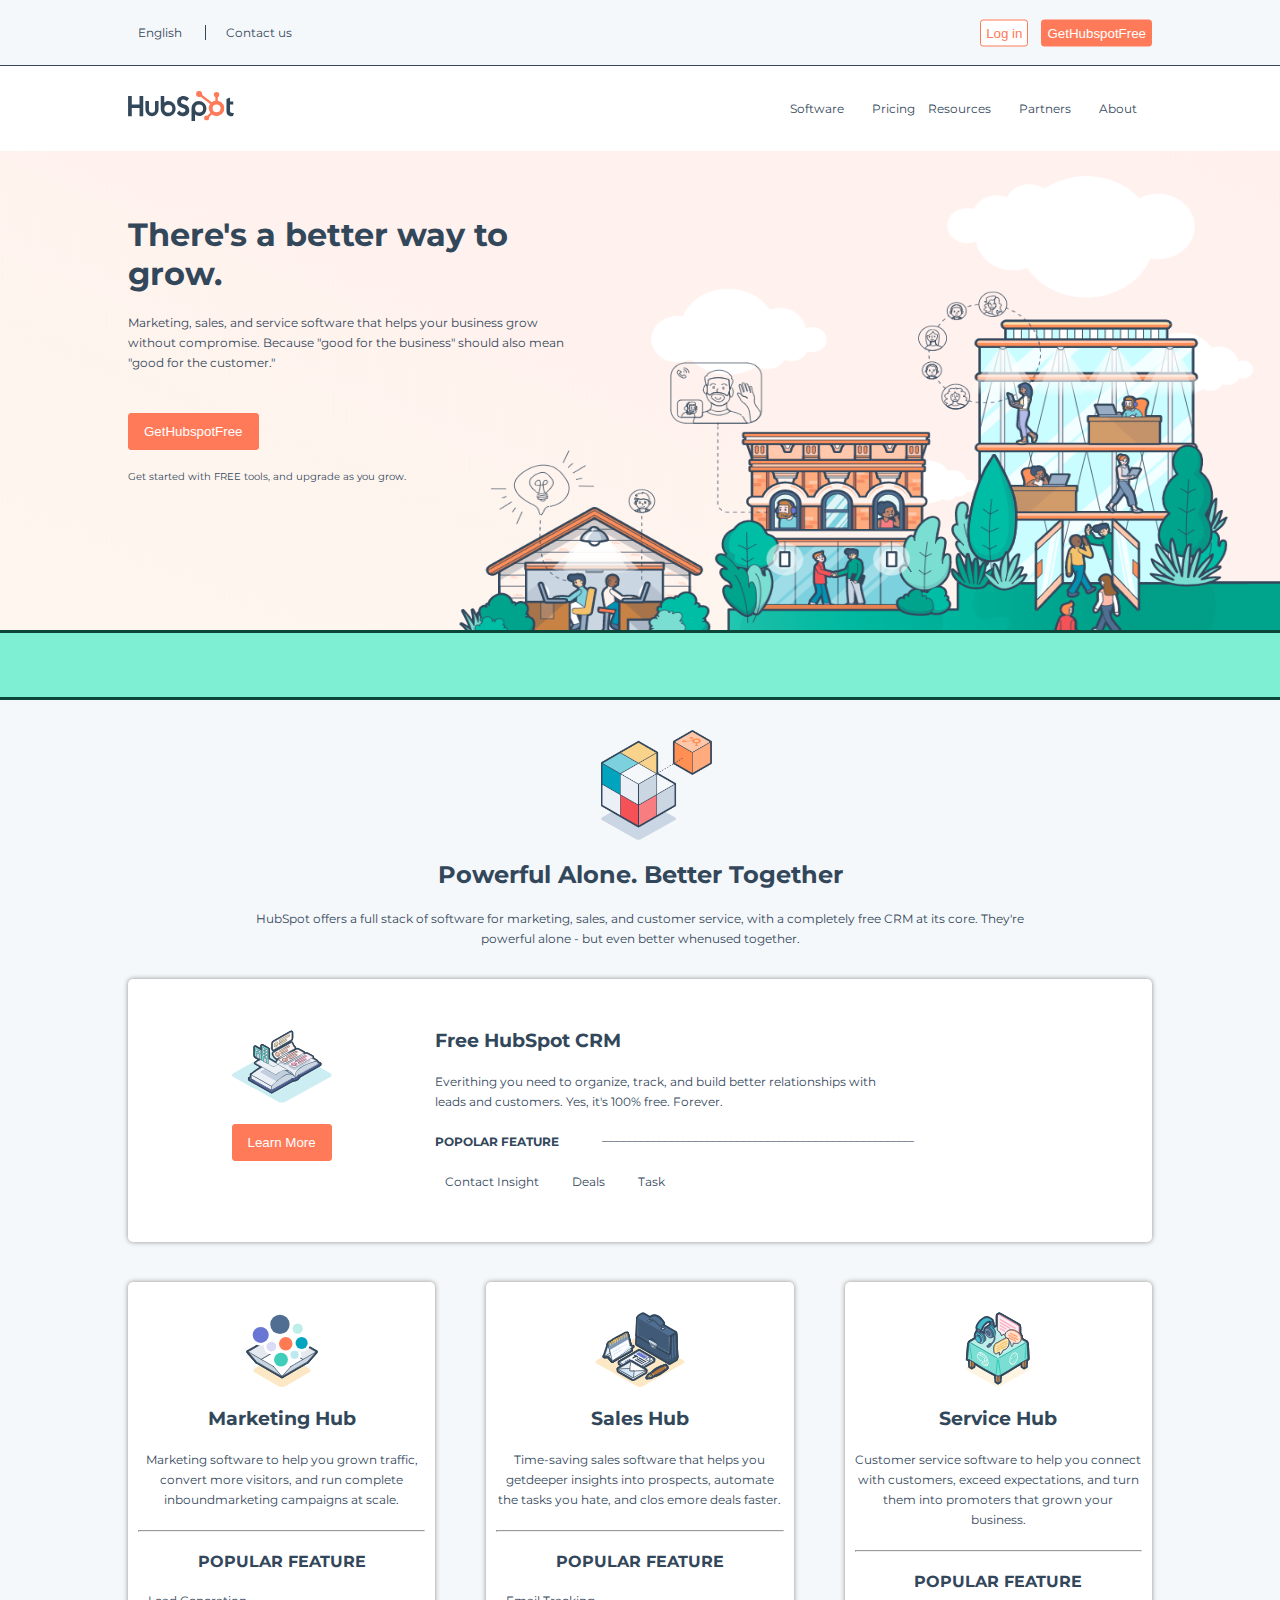
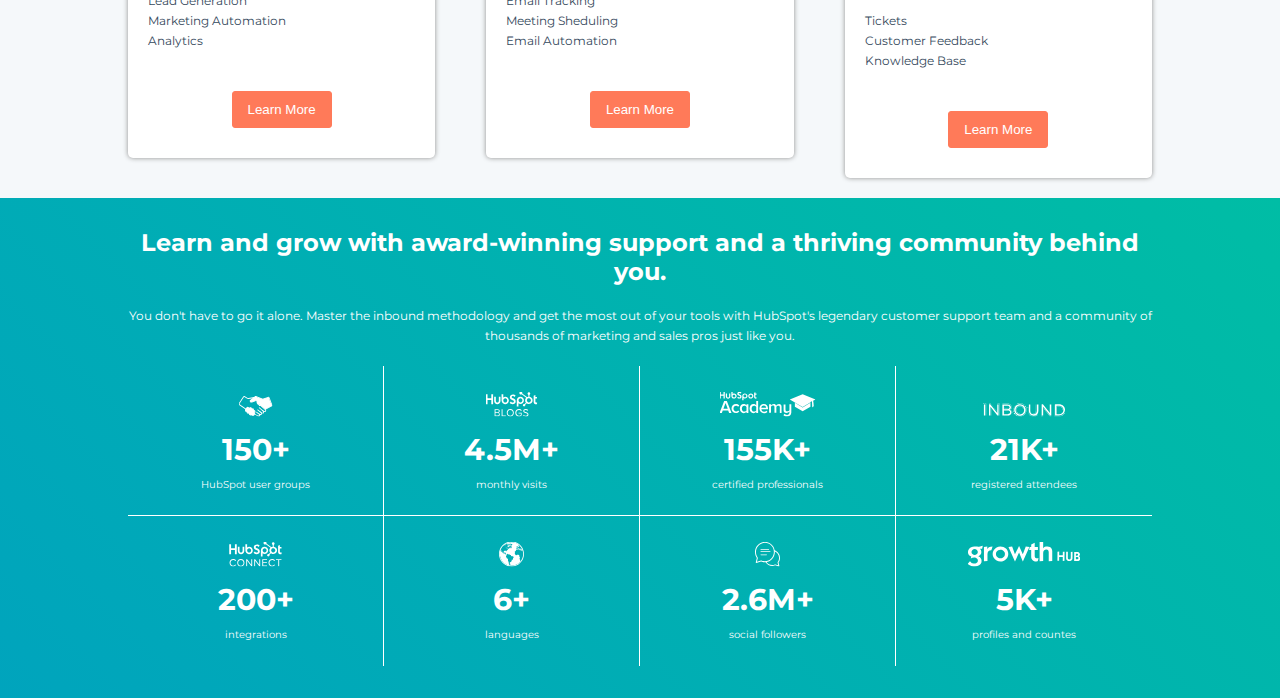
==== index.html @ 88ae6e99 "tab" ====
<!DOCTYPE html>
<html lang="it" dir="ltr">
<head>
  <meta charset="utf-8">
  <title>zuingo88-hubspot</title>
  <link rel="stylesheet" href="css/main.css">
  <link rel="preconnect" href="https://fonts.gstatic.com">
  <link href="https://fonts.googleapis.com/css2?family=Montserrat:wght@400;700&display=swap" rel="stylesheet">
  <link rel="stylesheet" href="https://cdnjs.cloudflare.com/ajax/libs/font-awesome/5.15.2/css/all.min.css" integrity="sha512-HK5fgLBL+xu6dm/Ii3z4xhlSUyZgTT9tuc/hSrtw6uzJOvgRr2a9jyxxT1ely+B+xFAmJKVSTbpM/CuL7qxO8w==" crossorigin="anonymous" />
</head>
<body>

  <!-- HEADER -->
  <header>

    <!-- top-top-bar -->
    <div class="top-top-bar padding-ten">

      <div id="lingua" class="in-bl">

        <span>
          <i class="fas fa-globe-europe"></i><span>English</span><a href="#"><i class="fas fa-chevron-down"></i></a>
        </span>

        <span>
          <span><a href="#">Contact us</a></span>
        </span>

      </div>

      <div id="log" class="in-bl">

        <span><a href="#"><i class="fas fa-search"></i></a></span>
        <span><button id="login" type="button">Log in</button></span>
        <span><button type="button">GetHubspotFree</button></span>

      </div>

    </div>

    <!-- header-nav-bar -->
    <nav class="padding-ten">

      <span>
        <a title="Vai alla Home"href="#"><img src="img/logo.svg" alt="logo hubspot"></a>
      </span>

      <div id="header-nav-bar" class="in-bl">

        <ul>

          <li>
            <a href="#">Software <span><i class="fas fa-chevron-down"></i></span></a>
          </li>

          <li>
            <a href="#">Pricing</a>
          </li>

          <li>
            <a href="#">Resources <span><i class="fas fa-chevron-down"></i></span></a>
          </li>

          <li>
            <a href="#">Partners <span><i class="fas fa-chevron-down"></i></span></a>
          </li>

          <li>
            <a href="#">About <span><i class="fas fa-chevron-down"></i></span></a>
          </li>

        </ul>

      </div>

    </nav>

    <!-- jumbotron -->
    <div class="jumbotron-container">

      <div id="jumbotron">

        <div class="jumbo-title-container in-bl padding-ten">

          <div id="title">
            <h1>There's a better way to grow.</h1>
          </div>

          <p class="p-normal">
            Marketing, sales, and service software that helps your business grow without compromise. Because "good for the business" should also mean "good for the customer."
          </p>

          <button class="big" type="button"">GetHubspotFree</button>

          <p class="p-small">Get started with FREE tools, and upgrade as you grow.</p>

        </div>

      </div>

      <div id="green-bar"></div>

    </div>

  </header>

  <!-- MAIN -->
  <main>

    <!-- section presentazione -->
    <section id="presentazione">

      <div id="presentazione-container">

        <div id="presentazione-image" class=""></div>

        <h2>powerful alone. better together</h2>

        <p class="p-normal">
          HubSpot offers a full stack of software for marketing, sales, and customer service, with a completely free CRM at its core. They're powerful alone - but even better whenused together.
        </p>
      </div>

    </section>

    <!-- section spiegazione -->
    <section id="spiegazione">

      <div id="spiegazione-container" class="padding-ten">

        <!-- primo blocco orizzontale -->
        <div id="blocco-orizzontale" class="row">

          <div class="orizzontale-sx">

            <div class="small-img"></div>

            <button class="big" type="button">Learn More</button>

          </div>

          <div class="orizzontale-dx">

            <h3>free hubSpot CRM</h3>

            <p id="p-orizzontale" class="p-normal">
              Everithing you need to organize, track, and build better relationships with leads and customers. Yes, it's 100% free. Forever.
            </p>

            <p class="p-normal">
              <span class="popular-feature">popolar feature</span>
              <span class="line">____________________________________________________</span>
            </p>

            <ul class="main-list p-normal">

              <li>
                <i class="fas fa-check-circle"></i>contact insight
              </li>

              <li>
                <i class="fas fa-check-circle"></i>deals
              </li>

              <li>
                <i class="fas fa-check-circle"></i>task
              </li>

            </ul>

          </div>

        </div>

      </div>

      <!-- tre blocchi verticali -->
      <div id="blocchi-verticali" class="row padding-ten">

        <div id="blocco-uno" class="verticale">

          <div class="small-img"></div>

          <h3>marketing hub</h3>

          <p class="p-normal">
            Marketing software to help you grown traffic, convert more visitors, and run complete inboundmarketing campaigns at scale.
          </p>

          <hr>

          <span class="popular-feature">popular feature</span>

          <ul class="main-list p-normal">

            <li>
              <i class="fas fa-check-circle"></i>lead generation
            </li>

            <li>
              <i class="fas fa-check-circle"></i>marketing automation
            </li>

            <li>
              <i class="fas fa-check-circle"></i>analytics
            </li>

          </ul>

          <button class="big" type="button">Learn More</button>

        </div>

        <div id="blocco-due" class="verticale">

          <div class="small-img"></div>

          <h3>sales hub</h3>

          <p class="p-normal">
            Time-saving sales software that helps you getdeeper insights into prospects, automate the tasks you hate, and clos emore deals faster.
          </p>

          <hr>

          <span class="popular-feature">popular feature</span>

          <ul class="main-list p-normal">

            <li>
              <i class="fas fa-check-circle"></i>email tracking
            </li>

            <li>
              <i class="fas fa-check-circle"></i>meeting sheduling
            </li>

            <li>
              <i class="fas fa-check-circle"></i>email automation
            </li>

          </ul>

          <button class="big" type="button">Learn More</button>

        </div>

        <div id="blocco-tre" class="verticale">

          <div class="small-img"></div>

          <h3>service hub</h3>

          <p class="p-normal">
            Customer service software to help you connect with customers, exceed expectations, and turn them into promoters that grown your business.
          </p>

          <hr>

          <span class="popular-feature">popular feature</span>

          <ul class="main-list p-normal">

            <li>
              <i class="fas fa-check-circle"></i>tickets
            </li>

            <li>
              <i class="fas fa-check-circle"></i>customer feedback
            </li>

            <li>
              <i class="fas fa-check-circle"></i>knowledge base
            </li>

          </ul>

          <button class="big" type="button">Learn More</button>

        </div>

      </div>

    </section>

    <!-- terza sezione -->
    <section id="tab" class="padding-ten">

      <!-- parte con testo -->
      <div id="tab-text">

        <h2>
          Learn and grow with award-winning support and a thriving community
          behind you.
        </h2>

        <p class="p-normal">
          You don't have to go it alone. Master the inbound methodology and get the most out of your tools with HubSpot's legendary customer support team and a community
          of thousands of marketing and sales pros just like you.
        </p>

      </div>

      <!-- parte con blocchi su due righe -->
      <div id="tab-container">

        <!-- prima riga -->
        <div id="tab-prima-riga" class="row">

          <div class="tab-cell-container">

            <div class="tab-cell">

              <div class="tab-icona">
                <img src="img/mani.svg">
              </div>

              <div class="number">
                <span>150+</span>
              </div>

              <div class="p-small">
                <span>HubSpot user groups</span>
              </div>

            </div>

          </div>

          <div class="tab-cell-container">

            <div class="tab-cell">

              <div class="tab-icona">
                <img src="img/blog.svg">
              </div>

              <div class="number">
                <span>4.5M+</span>
              </div>

              <div class="p-small">
                <span>monthly visits</span>
              </div>

            </div>

          </div>

          <div class="tab-cell-container">

            <div class="tab-cell">

              <div class="tab-icona">
                <img src="img/academy.svg">
              </div>

              <div class="number">
                <span>155K+</span>
              </div>

              <div class="p-small">
                <span>certified professionals</span>
              </div>

            </div>

          </div>

          <div class="tab-cell-container">

            <div class="tab-cell">

              <div class="tab-icona">
                <img src="img/inbound.svg">
              </div>

              <div class="number">
                <span>21K+</span>
              </div>

              <div class="p-small">
                <span>registered attendees</span>
              </div>

            </div>

          </div>

        </div>

        <!-- seconda riga -->
        <div id="tab-seconda-riga" class="row">

          <div class="tab-cell-container">

            <div class="tab-cell">

              <div class="tab-icona">
                <img src="img/connect.svg">
              </div>

              <div class="number">
                <span>200+</span>
              </div>

              <div class="p-small">
                <span>integrations</span>
              </div>

            </div>

          </div>

          <div class="tab-cell-container">

            <div class="tab-cell">

              <div class="tab-icona">
                <img src="img/globe.svg">
              </div>

              <div class="number">
                <span>6+</span>
              </div>

              <div class="p-small">
                <span>languages</span>
              </div>

            </div>

          </div>

          <div class="tab-cell-container">

            <div class="tab-cell">

              <div class="tab-icona">
                <img src="img/followers.svg">
              </div>

              <div class="number">
                <span>2.6M+</span>
              </div>

              <div class="p-small">
                <span>social followers</span>
              </div>

            </div>

          </div>

          <div class="tab-cell-container">

            <div class="tab-cell">

              <div class="tab-icona">
                <img src="img/growthhub.svg">
              </div>

              <div class="number">
                <span>5K+</span>
              </div>

              <div class="p-small">
                <span>profiles and countes</span>
              </div>

            </div>

          </div>

        </div>

      </div>
    </section>

  </main>

</body>
</html>
---- css/main.css ----
/* REGOLE GENERALI */
* {
  margin: 0;
  padding: 0;
  box-sizing: border-box;
}

body {
  font-family: 'Montserrat', sans-serif;
  min-width: 1025px;
  max-width: 1280px;
  margin: auto;
  /* debug */
  background-color: #f5f8fa;
  color: #33475b;
}

/* REGOLE RICORRENTI */
.padding-ten {
  padding-left: 10%;
  padding-right: 10%;
}

.in-bl {
  display: inline-block;
}

.row::after {
  content:"";
  display: table;
  clear: both;
}

a {
  text-decoration: none;
  color: inherit;
}

button {
  color: #fff;
  background-color: #ff7a59;
  border: 1px solid #ff7a59;
  border-radius: 3px;
  cursor: pointer;
}

button.big {
  padding: 10px 15px;
  margin-top: 20px;
  margin-bottom: 20px;
}

h2, h3 {
  text-transform: capitalize;
  margin-top: 20px;
  margin-bottom: 20px;
}

.p-normal {
  font-size: 12px;
  line-height: 20px;
  margin-top: 20px;
  margin-bottom: 20px;
}

.p-small {
  font-size: 10px;
}

.small-img {
  width: 100px;
  height: 75px;
  margin: 20px auto auto;
  background-size: 100% 100%;
  background-repeat: no-repeat;
}

.main-list {
  list-style-type: none;
}

li {
  text-transform: capitalize;
}

hr {
  margin-bottom: 20px;
}

/* HEADER */

/* top-top-bar */
.top-top-bar {
  width: 100%;
  padding-top: 25px;
  padding-bottom: 25px;
  border-bottom: solid 1px #33475b;
  /* debug */
  margin-bottom: solid 1px #C4C4C4;
  position: relative;
  font-size: 12px;
  background-color: #f5f8fa;
}

i {
  margin-left: 5px;
  margin-right: 5px;
}

#lingua > span:first-child {
  padding-right: 10px;
  border-right: solid 1px #33475b;
}

#lingua >span:last-child {
  padding-left: 20px;
}

#log {
  position: absolute;
  right: 0;
  top: 50%;
  transform: translateY(-50%);
  margin-right: 10%;
}

#log span {
  margin-left: 10px;
}

.top-top-bar button {
  padding: 5px;
}

#login {
  color: #ff7a59;
  background-color: white;
}

/* nav bar */
nav {
  padding-top: 25px;
  padding-bottom: 25px;
  /* debug */
  position: relative;
  background-color: white;
}

#header-nav-bar {
  position: absolute;
  top: 50%;
  right: 0;
  transform: translateY(-50%);
  margin-right: 10%;
  font-size: 12px;
}

nav li {
  display: inline-block;
  margin-left: 10px;
}

nav i {
  margin-left: 10px;
}

/* jumbotron */
.jumbotron-container {
  position: relative;
}

#jumbotron {
  width: 100%;
  height: 550px;
  background-image: url(../img/jumbotron.png);
  background-size: 100% 100%;
  background-repeat: no-repeat;
}

.jumbo-title-container {
  width: 55%;
  margin-top: 65px;
}

.jumbo-title-container > * {
  margin-bottom: 20px;
}

#green-bar {
  width: 100%;
  height: 70px;
  position: absolute;
  bottom: 0;
  /* debug */
  background-color: #7EEFD3;
  border-top: solid 3px #0A4738;
  border-bottom: solid 3px #0A4738;

}

/* MAIN */

/* prima section */
#presentazione-container {
  width: 60%;
  margin: 30px auto;
  /* debug */
  text-align: center;
}

#presentazione-image {
  width: 150px;
  height: 110px;
  margin: auto;
  background-image: url(../img/cube.png);
  background-size: contain;
  background-repeat: no-repeat;
}

/* seconda section */
#spiegazione {
  margin-bottom: 20px;
}

#spiegazione-container {
  width: 100%;
  /* debug */
}

#blocco-orizzontale, .verticale {
  /* debug */
  background-color: white;
  border-radius: 5px;
  -moz-box-shadow: 0 0 5px #8D8D8D;
  -webkit-box-shadow: 0 0 5px #8D8D8D;
  box-shadow: 0 0 5px #8D8D8D;
  text-align: center;
}

/* blocco orizzontale */
#blocco-orizzontale {
  width: 100%;
  margin-bottom: 40px;
  /* debug */
  padding-top: 30px;
  padding-bottom: 30px;
}

.orizzontale-sx {
  width: 30%;
  height: 200px;
  float: left;
}

.orizzontale-dx {
  text-align: left;
}

#blocco-orizzontale .small-img {
  background-image: url(../img/book.svg);
}

#p-orizzontale {
  width: 75%;
}

.popular-feature {
  font-weight: bold;
  text-transform: uppercase;
}

.line {
  position: relative;
  bottom: 5px;
  margin-left: 40px;
}

.orizzontale-dx li {
  display: inline-block;
  margin-right: 20px;
}

#spiegazione i {
  color: #ff7a59;
}

/* blocchi verticali */
.verticale {
  float: left;
  width: 30%;
  /* debug */
  padding: 10px;
  text-align: center;
}

#blocco-uno .small-img {
  background-image: url(../img/marketing.svg);
}

#blocchi-verticali ul {
  text-align: left;
}

#blocco-due {
  margin-left: 5%;
  margin-right: 5%;
  /* debug */
}

#blocco-due .small-img {
  background-image: url(../img/sales.svg);
}

#blocco-tre .small-img {
  background-image: url(../img/service.svg);
}

/* terza section */
#tab {
  width: 100%;
  height: 500px;
  /* debug */
  background-image: linear-gradient(45deg,#00a4bd,#00bda5);
  padding-top: 10px;
  color: white;
  text-align: center;
}

#tab h2 {
  text-transform: none;
}

#tab-prima-riga {
  margin-top: 20px;
}

.tab-cell-container {
  float: left;
  width: calc(100% / 4);
  height: 150px;
  /* debug */
  position: relative;
}

#tab-prima-riga .tab-cell-container {
  border-bottom: solid 1px white;
}

.tab-cell-container {
  border-right: solid 1px white;
}

#tab-prima-riga .tab-cell-container:last-child, #tab-seconda-riga .tab-cell-container:last-child {
  border-right: none;
}

.tab-cell {
  position: absolute;
  top: 50%;
  left: 50%;
  transform: translate(-50%, -50%);
}

.tab-icona img {
  height: 25px;
}

.number {
  font-size: 30px;
  font-weight: bold;
  margin-top: 10px;
  margin-bottom: 10px;
}
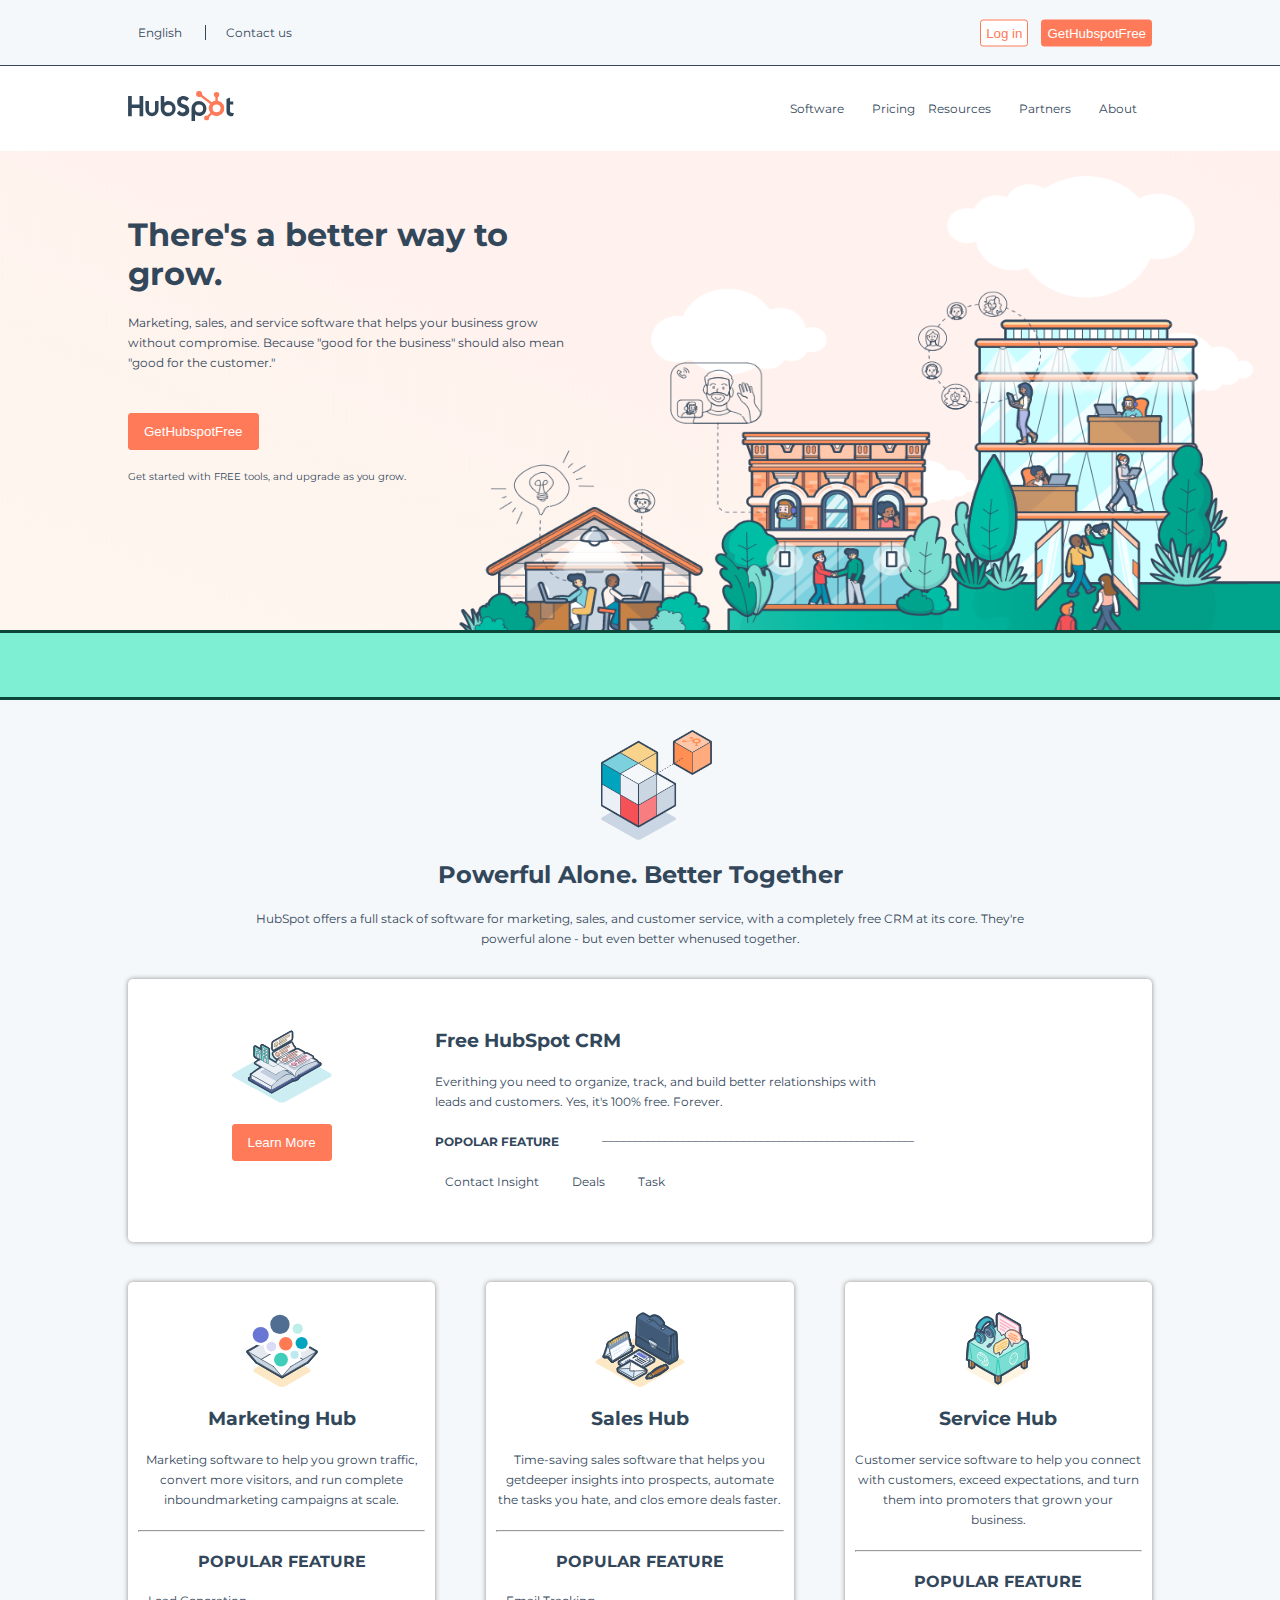
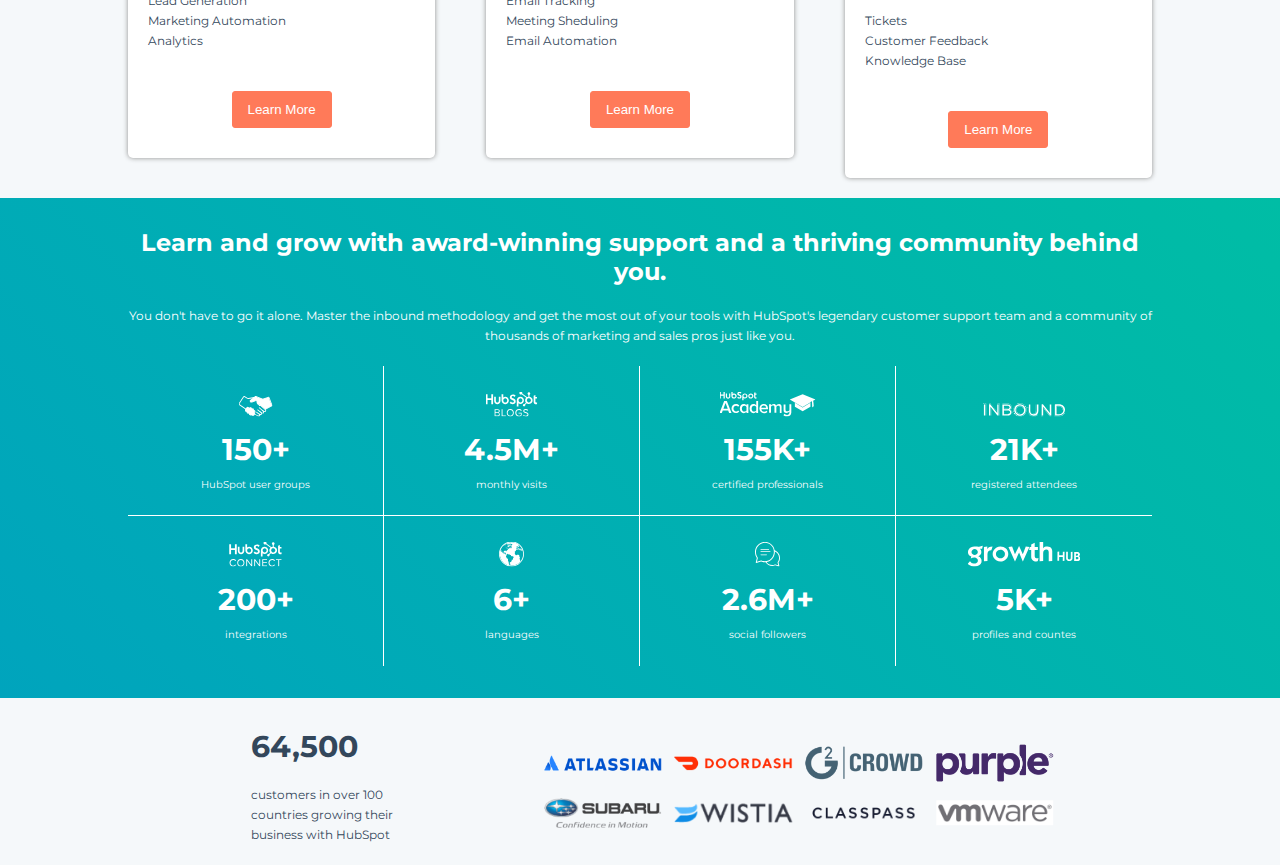
==== commit 863da0f7: "section sponsor prima riga" ====
--- a/index.html
+++ b/index.html
@@ -42,7 +42,7 @@
     <nav class="padding-ten">
 
       <span>
-        <a title="Vai alla Home"href="#"><img src="img/logo.svg" alt="logo hubspot"></a>
+        <a title="Vai alla Home" href="#"><img src="img/logo.svg" alt="logo hubspot"></a>
       </span>
 
       <div id="header-nav-bar" class="in-bl">
@@ -90,7 +90,7 @@
             Marketing, sales, and service software that helps your business grow without compromise. Because "good for the business" should also mean "good for the customer."
           </p>
 
-          <button class="big" type="button"">GetHubspotFree</button>
+          <button class="big" type="button">GetHubspotFree</button>
 
           <p class="p-small">Get started with FREE tools, and upgrade as you grow.</p>
 
@@ -107,7 +107,7 @@
   <!-- MAIN -->
   <main>
 
-    <!-- section presentazione -->
+    <!-- prima section presentazione -->
     <section id="presentazione">
 
       <div id="presentazione-container">
@@ -123,7 +123,7 @@
 
     </section>
 
-    <!-- section spiegazione -->
+    <!-- seconda section spiegazione -->
     <section id="spiegazione">
 
       <div id="spiegazione-container" class="padding-ten">
@@ -283,7 +283,7 @@
 
     </section>
 
-    <!-- terza sezione -->
+    <!-- terza section tab -->
     <section id="tab" class="padding-ten">
 
       <!-- parte con testo -->
@@ -312,7 +312,7 @@
             <div class="tab-cell">
 
               <div class="tab-icona">
-                <img src="img/mani.svg">
+                <img src="img/mani.svg" alt="logo">
               </div>
 
               <div class="number">
@@ -332,7 +332,7 @@
             <div class="tab-cell">
 
               <div class="tab-icona">
-                <img src="img/blog.svg">
+                <img src="img/blog.svg" alt="logo">
               </div>
 
               <div class="number">
@@ -352,7 +352,7 @@
             <div class="tab-cell">
 
               <div class="tab-icona">
-                <img src="img/academy.svg">
+                <img src="img/academy.svg" alt="logo">
               </div>
 
               <div class="number">
@@ -372,7 +372,7 @@
             <div class="tab-cell">
 
               <div class="tab-icona">
-                <img src="img/inbound.svg">
+                <img src="img/inbound.svg" alt="logo">
               </div>
 
               <div class="number">
@@ -397,7 +397,7 @@
             <div class="tab-cell">
 
               <div class="tab-icona">
-                <img src="img/connect.svg">
+                <img src="img/connect.svg" alt="logo">
               </div>
 
               <div class="number">
@@ -417,7 +417,7 @@
             <div class="tab-cell">
 
               <div class="tab-icona">
-                <img src="img/globe.svg">
+                <img src="img/globe.svg" alt="logo">
               </div>
 
               <div class="number">
@@ -437,7 +437,7 @@
             <div class="tab-cell">
 
               <div class="tab-icona">
-                <img src="img/followers.svg">
+                <img src="img/followers.svg" alt="logo">
               </div>
 
               <div class="number">
@@ -457,7 +457,7 @@
             <div class="tab-cell">
 
               <div class="tab-icona">
-                <img src="img/growthhub.svg">
+                <img src="img/growthhub.svg" alt="logo">
               </div>
 
               <div class="number">
@@ -475,6 +475,85 @@
         </div>
 
       </div>
+    </section>
+
+    <!-- quarta section sponsor -->
+    <section id="sponsor" class="padding-ten">
+
+      <div id="sponsor-prima-riga" class="row">
+
+        <div class="sponsor-dx-container">
+
+          <div class="sponsor-dx">
+
+            <div class="number">
+              <span>64,500</span>
+            </div>
+
+            <div class="p-normal">
+              <span>
+                customers in over 100 countries growing their business with HubSpot
+              </span>
+            </div>
+
+          </div>
+        </div>
+
+        <div class="sponsor-sx-container">
+
+          <div id="loghi">
+
+            <div id="loghi-prima-riga" class="row">
+
+              <div class="cella-logo">
+                <img src="img/atlassian.png" alt="atlassian logo">
+              </div>
+
+              <div class="cella-logo">
+                <img src="img/doordash.png" alt="doordash logo">
+              </div>
+
+              <div class="cella-logo">
+                <img src="img/g2crowd.png" alt="g2crowd logo">
+              </div>
+
+              <div class="cella-logo">
+                <img src="img/purple.png" alt="purple logo">
+              </div>
+
+            </div>
+
+            <div id="loghi-seconda-riga" class="row">
+
+              <div class="cella-logo">
+                <img src="img/subaru.png" alt="subaru logo">
+              </div>
+
+              <div class="cella-logo">
+                <img src="img/wistia.png" alt="wistia logo">
+              </div>
+
+              <div class="cella-logo">
+                <img src="img/classpass.png" alt="classpass logo">
+              </div>
+
+              <div class="cella-logo">
+                <img src="img/vmware.png" alt="vmware logo">
+              </div>
+
+            </div>
+
+          </div>
+
+        </div>
+
+      </div>
+
+      <!-- seconda riga -->
+      <div id="sponsor-seconda-riga" class="row">
+
+      </div>
+
     </section>
 
   </main>
--- a/css/main.css
+++ b/css/main.css
@@ -200,7 +200,7 @@
 
 /* MAIN */
 
-/* prima section */
+/* prima section presentazione */
 #presentazione-container {
   width: 60%;
   margin: 30px auto;
@@ -217,7 +217,7 @@
   background-repeat: no-repeat;
 }
 
-/* seconda section */
+/* seconda section spiegazione */
 #spiegazione {
   margin-bottom: 20px;
 }
@@ -315,7 +315,7 @@
   background-image: url(../img/service.svg);
 }
 
-/* terza section */
+/* terza section tab */
 #tab {
   width: 100%;
   height: 500px;
@@ -371,3 +371,55 @@
   margin-top: 10px;
   margin-bottom: 10px;
 }
+
+/* quarta section sponsor */
+
+#sponsor {
+  margin-top: 20px;
+}
+
+/* prima riga */
+#sponsor-prima-riga, #sponsor-secondariga {
+  width: 100%;
+  /* debug */
+}
+
+.sponsor-dx-container {
+  float: left;
+  width: 40%;
+  /* debug */
+  text-align: left;
+}
+
+#sponsor-prima-riga .sponsor-dx {
+  width: 40%;
+  margin: auto;
+}
+
+.sponsor-sx-container {
+  float: left;
+  width: 60%;
+  /* debug */
+}
+
+#loghi {
+  width: 85%;
+  margin-top: 20px;
+}
+
+.cella-logo {
+  float: left;
+  width: calc(100% / 4);
+  height: 50px;
+  position: relative;
+}
+
+.cella-logo > img {
+  width: 90%;
+  position:absolute;
+  top: 50%;
+  left: 50%;
+  transform: translate(-50%, -50%);
+}
+
+/* seconda riga */
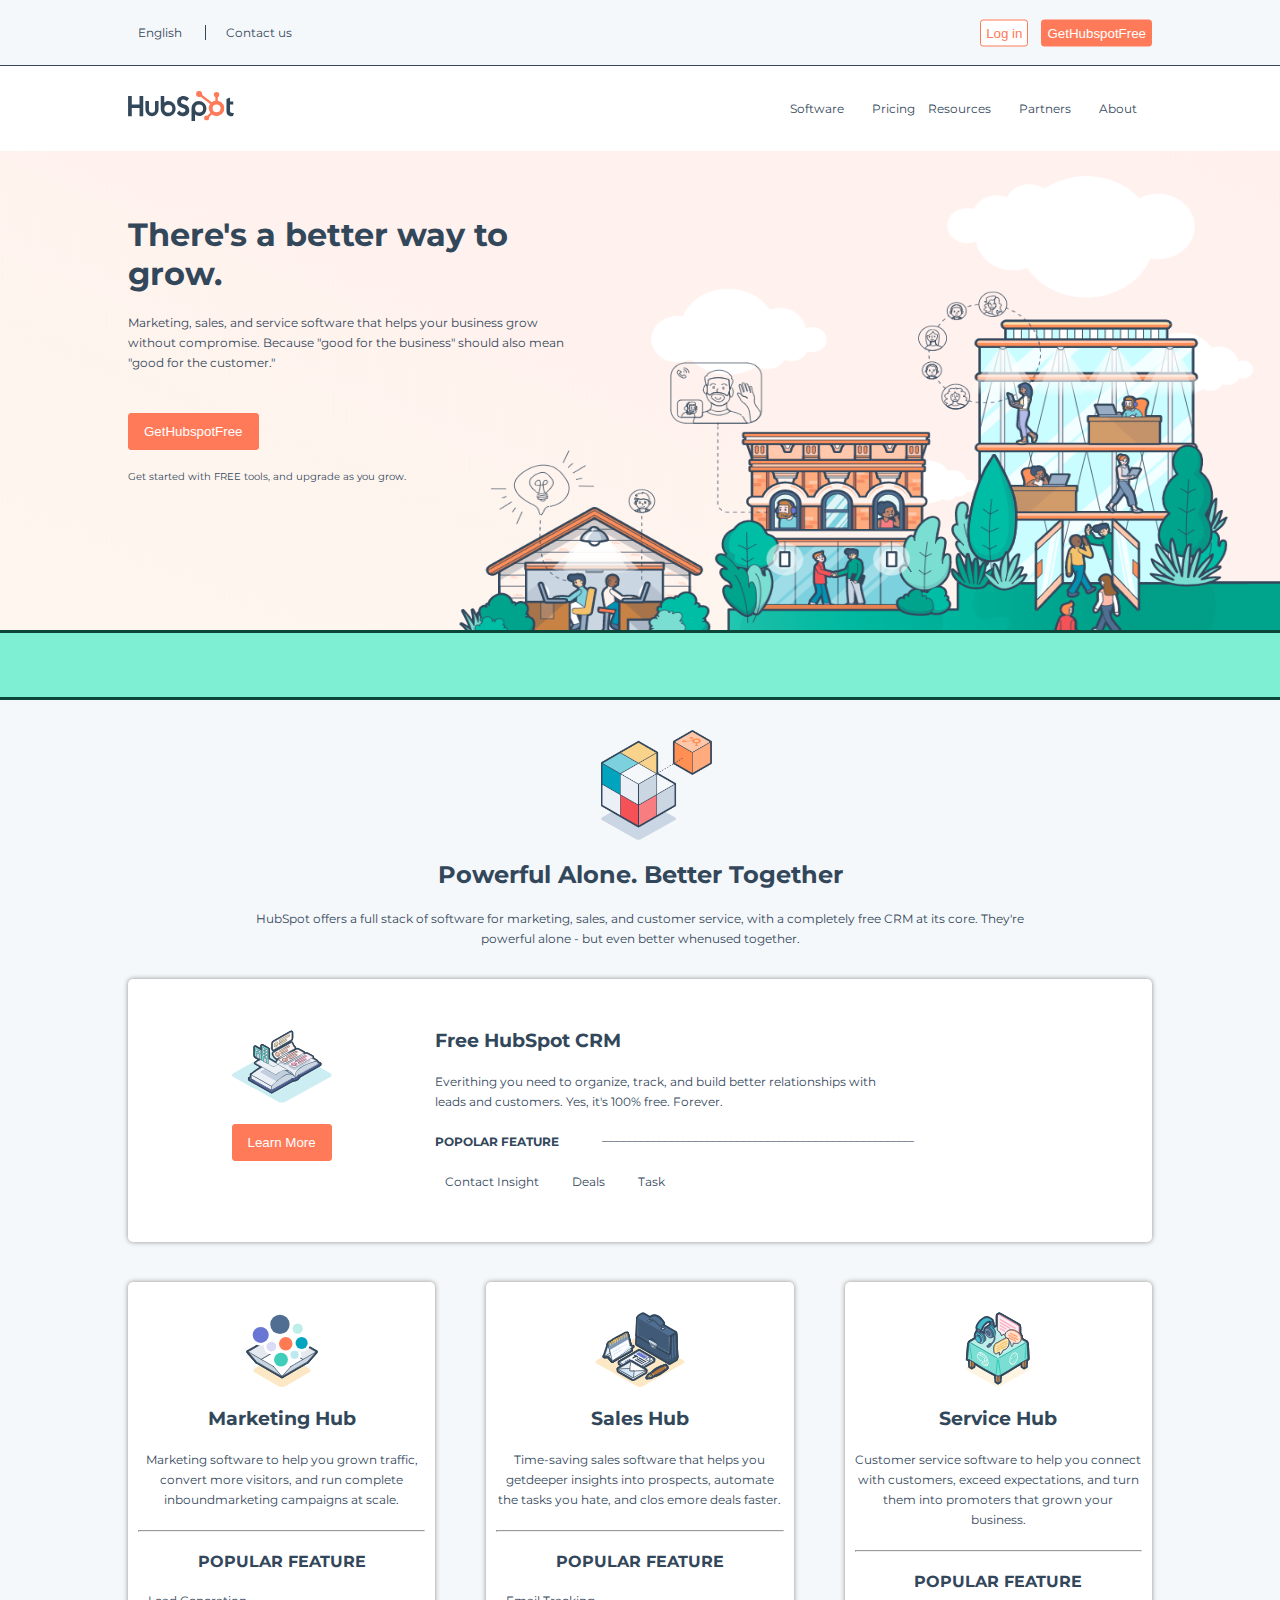
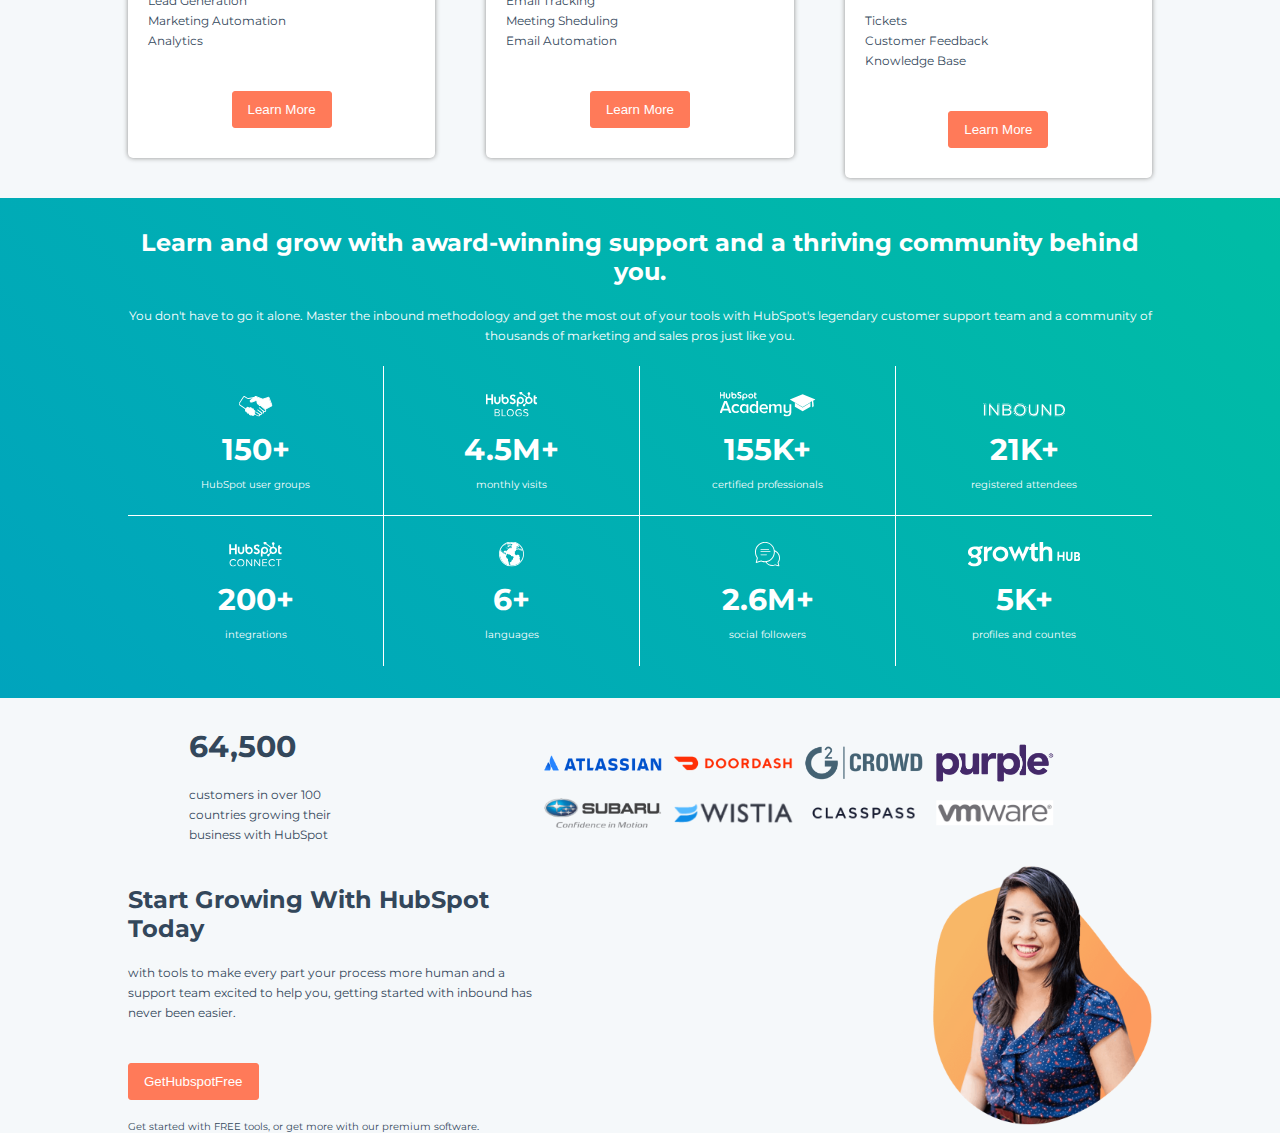
==== commit 1751407a: "sponsor" ====
--- a/index.html
+++ b/index.html
@@ -480,11 +480,12 @@
     <!-- quarta section sponsor -->
     <section id="sponsor" class="padding-ten">
 
+      <!-- prima riga -->
       <div id="sponsor-prima-riga" class="row">
 
-        <div class="sponsor-dx-container">
-
-          <div class="sponsor-dx">
+        <div class="sponsor-sx-container">
+
+          <div class="sponsor-sx">
 
             <div class="number">
               <span>64,500</span>
@@ -499,9 +500,9 @@
           </div>
         </div>
 
-        <div class="sponsor-sx-container">
-
-          <div id="loghi">
+        <div class="sponsor-dx-container">
+
+          <div id="loghi" class="sponsor-dx">
 
             <div id="loghi-prima-riga" class="row">
 
@@ -552,6 +553,34 @@
       <!-- seconda riga -->
       <div id="sponsor-seconda-riga" class="row">
 
+        <div class="sponsor-sx-container">
+
+          <div class="sponsor-sx">
+
+            <h2>start growing with hubSpot today</h2>
+
+            <p class="p-normal">
+              with tools to make every part your process more human and a support team excited to help you, getting started with inbound has never been easier.
+            </p>
+
+            <button type="button" class="big">GetHubspotFree</button>
+
+            <p class="p-small">
+              Get started with FREE tools, or get more with our premium software.
+            </p>
+
+          </div>
+
+        </div>
+
+        <div class="sponsor-dx-container">
+
+          <div class="sponsor-dx">
+            <img src="img/woman.webp" alt="woman">
+          </div>
+
+        </div>
+
       </div>
 
     </section>
--- a/css/main.css
+++ b/css/main.css
@@ -373,7 +373,6 @@
 }
 
 /* quarta section sponsor */
-
 #sponsor {
   margin-top: 20px;
 }
@@ -384,21 +383,25 @@
   /* debug */
 }
 
+.sponsor-sx-container {
+  float: left;
+  width: 40%;
+  /* debug */
+  text-align: left;
+}
+
+#sponsor-prima-riga .sponsor-sx {
+  width: 40%;
+  margin-left: 15%;
+}
+
 .sponsor-dx-container {
-  float: left;
-  width: 40%;
-  /* debug */
-  text-align: left;
-}
-
-#sponsor-prima-riga .sponsor-dx {
-  width: 40%;
-  margin: auto;
-}
-
-.sponsor-sx-container {
-  float: left;
   width: 60%;
+  /* debug */
+}
+
+#sponsor-prima-riga .sponsor-dx-container {
+  float: left;
   /* debug */
 }
 
@@ -423,3 +426,14 @@
 }
 
 /* seconda riga */
+#sponsor-seconda-riga .sponsor-dx-container {
+  float: right;
+  /* debug */
+  position: relative;
+}
+
+#sponsor-seconda-riga img {
+  height: 260px;
+  position: absolute;
+  right: 0;
+}
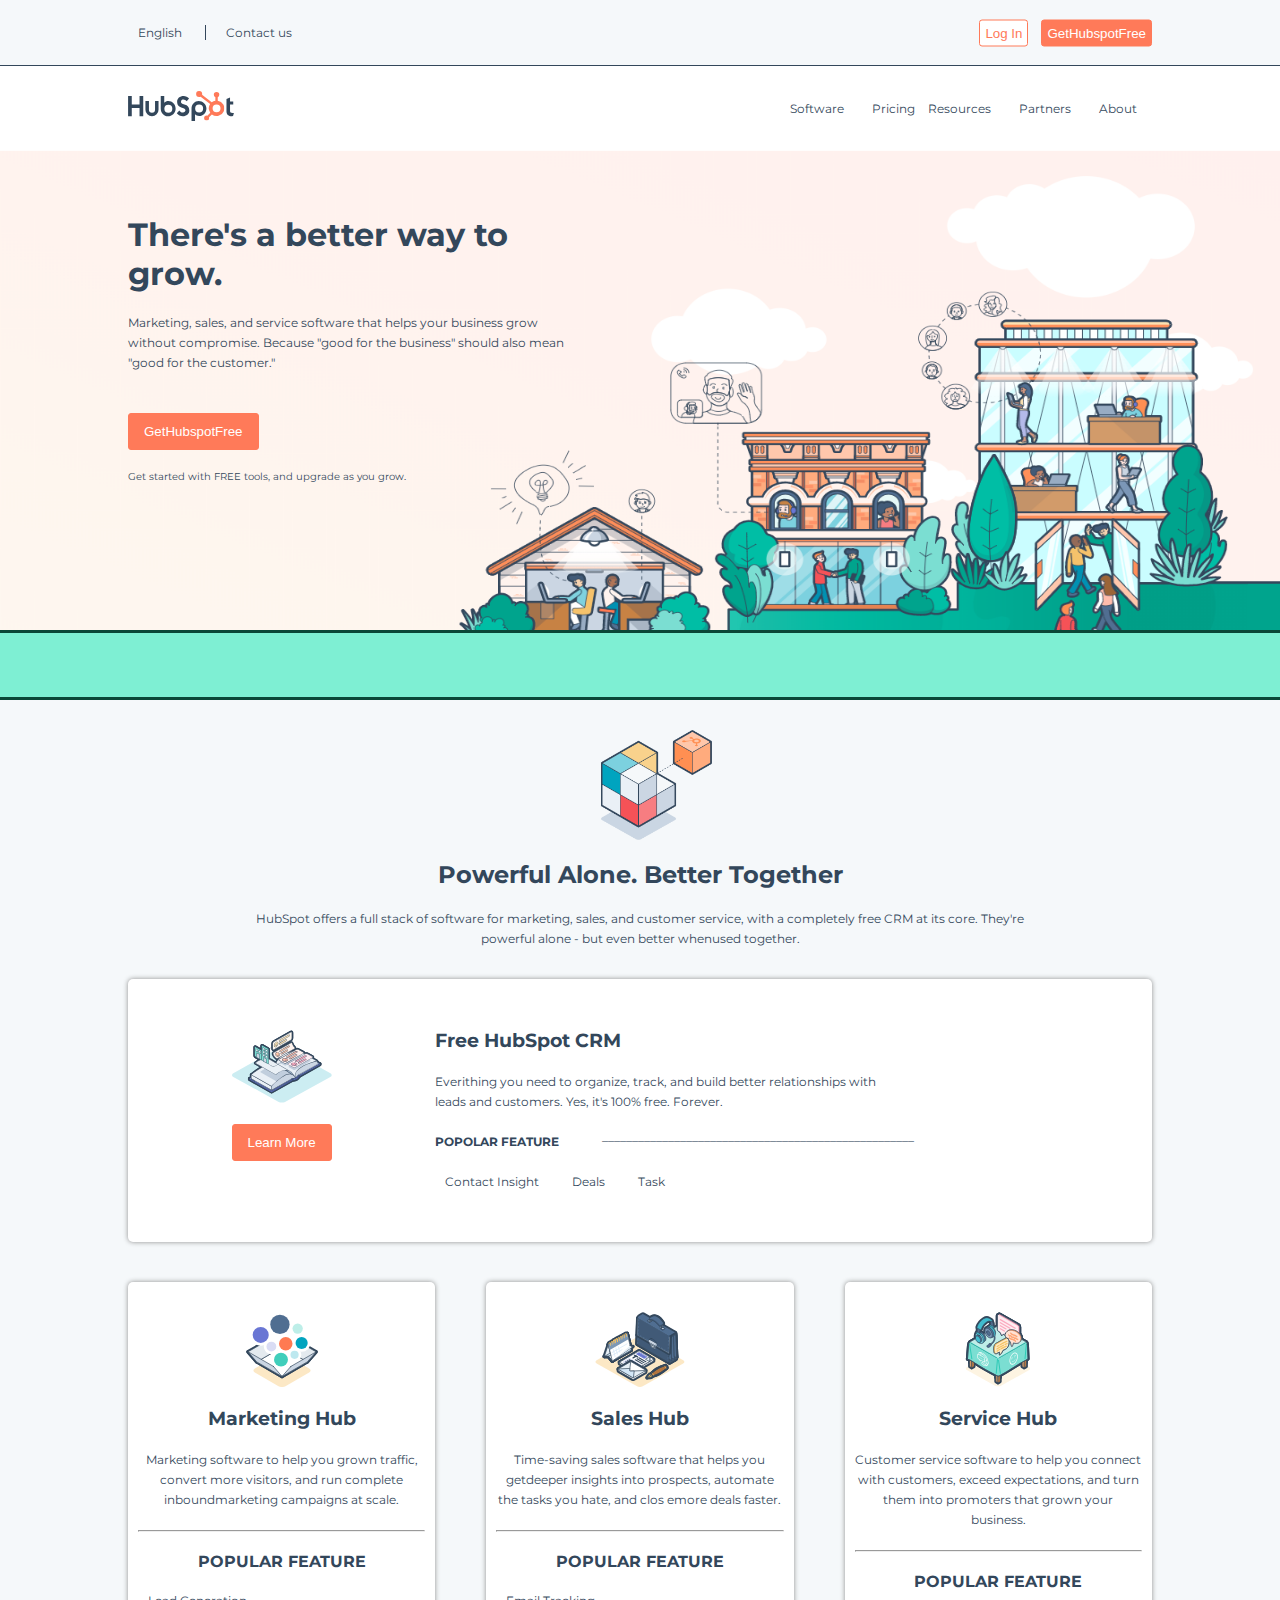
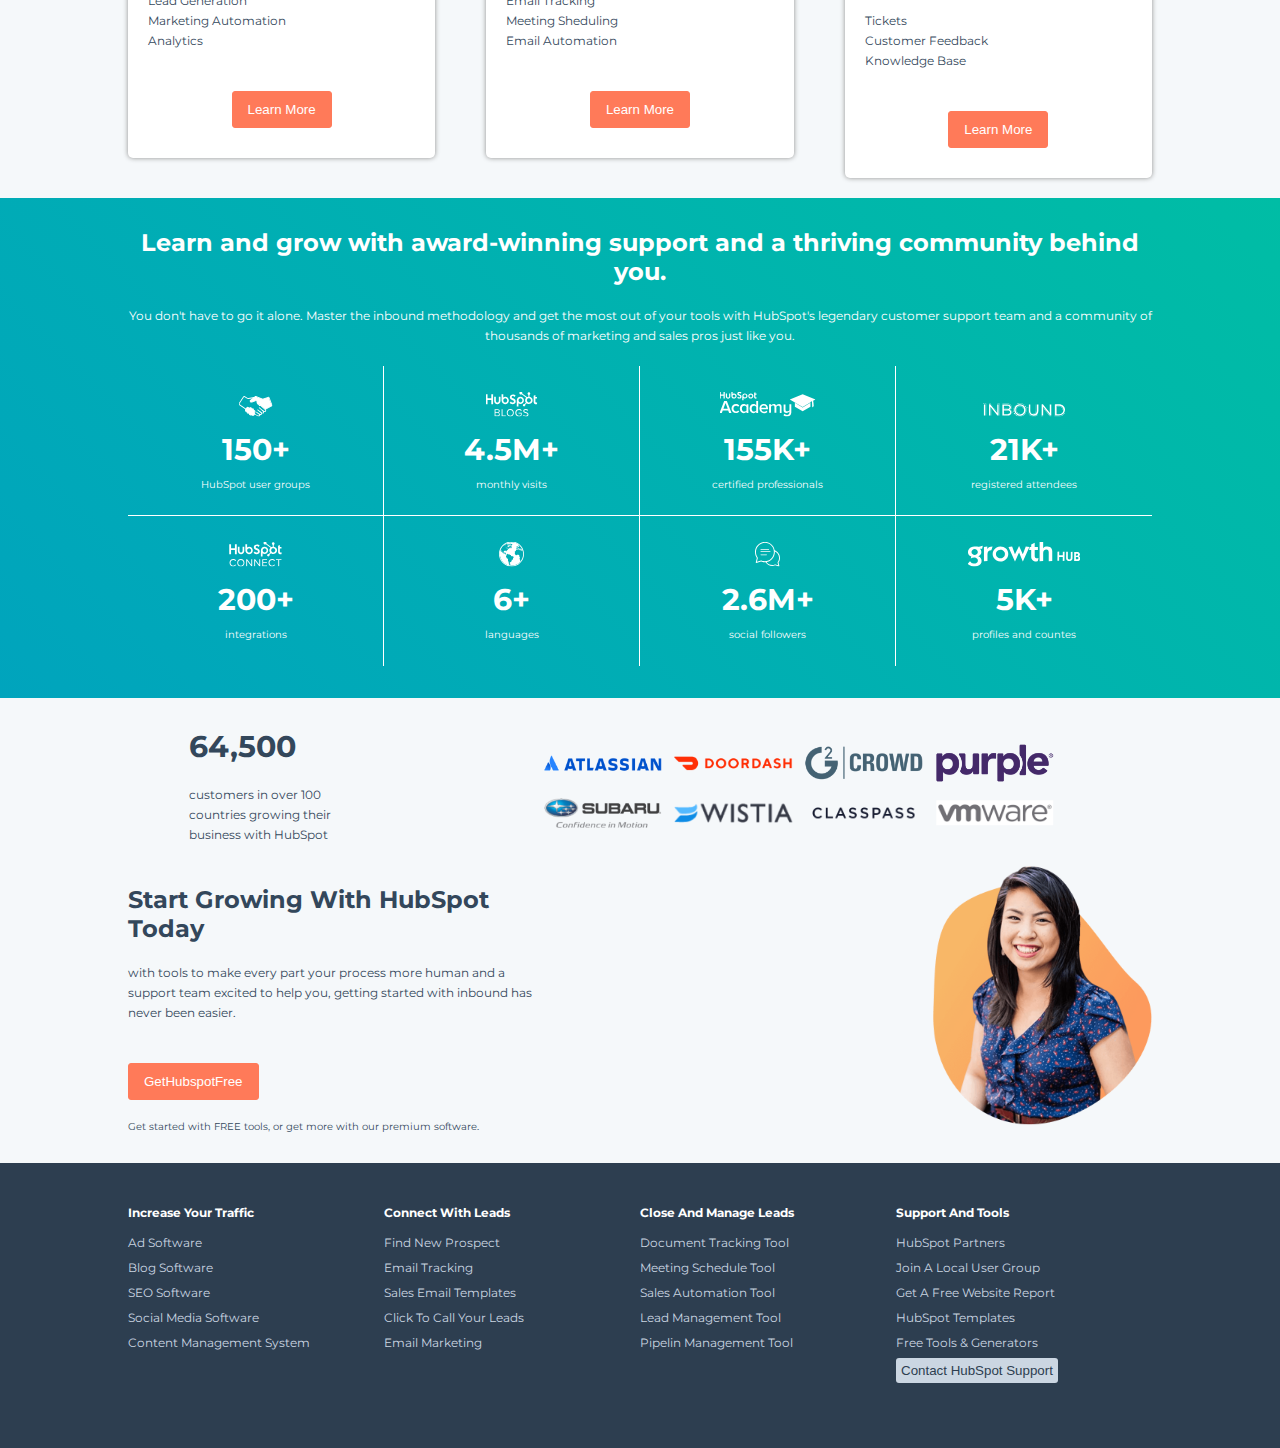
==== commit 23f4c812: "footer nav list" ====
--- a/index.html
+++ b/index.html
@@ -587,5 +587,160 @@
 
   </main>
 
+  <!-- footer -->
+  <footer>
+
+    <div id="footer-container" class="row padding-ten">
+
+      <div id="footer-nav">
+
+        <div class="blocco-lista p-normal">
+
+          <ul>
+            <li>increase your traffic</li>
+
+            <li>
+              <a href="#">ad software</a>
+            </li>
+
+            <li>
+              <a href="#">blog software</a>
+            </li>
+
+            <li>
+              <a href="#">SEO software</a>
+            </li>
+
+            <li>
+              <a href="#">social media software</a>
+            </li>
+
+            <li>
+              <a href="#">content management system</a>
+            </li>
+          </ul>
+
+        </div>
+
+        <div class="blocco-lista p-normal">
+
+          <ul>
+            <li>connect with leads</li>
+
+            <li>
+              <a href="#">find new prospect</a>
+            </li>
+
+            <li>
+              <a href="#">email tracking</a>
+            </li>
+
+            <li>
+              <a href="#">sales email templates</a>
+            </li>
+
+            <li>
+              <a href="#">click to call your leads</a>
+            </li>
+
+            <li>
+              <a href="#">email marketing</a>
+            </li>
+          </ul>
+
+        </div>
+
+        <div class="blocco-lista p-normal">
+
+          <ul>
+            <li>close and manage leads</li>
+
+            <li>
+              <a href="#">document tracking tool</a>
+            </li>
+
+            <li>
+              <a href="#">meeting schedule tool</a>
+            </li>
+
+            <li>
+              <a href="#">sales automation tool</a>
+            </li>
+
+            <li>
+              <a href="#">lead management tool</a>
+            </li>
+
+            <li>
+              <a href="#">pipelin management tool</a>
+            </li>
+          </ul>
+
+        </div>
+
+        <div class="blocco-lista p-normal">
+
+          <ul>
+            <li>support and tools</li>
+
+            <li>
+              <a href="#">hubSpot partners</a>
+            </li>
+
+            <li>
+              <a href="#">join a local user group</a>
+            </li>
+
+            <li>
+              <a href="#">get a free website report</a>
+            </li>
+
+            <li>
+              <a href="#">hubSpot templates</a>
+            </li>
+
+            <li>
+              <a href="#">free tools & generators</a>
+            </li>
+
+            <li>
+              <button type="button">contact hubSpot support</button>
+            </li>
+
+            <li>
+              <ul id="social-nav-bar">
+                <li>
+                  <a href="#"><i class="fab fa-facebook-f"></i></a>
+                </li>
+
+                <li>
+                  <a href="#"><i class="fab fa-instagram"></i></a>
+                </li>
+
+                <li>
+                  <a href="#"><i class="fab fa-youtube"></i></a>
+                </li>
+
+                <li>
+                  <a href="#"><i class="fab fa-twitter"></i></a>
+                </li>
+
+                <li>
+                  <a href="#"><i class="fab fa-linkedin-in"></i></a>
+                </li>
+              </ul>
+            </li>
+          </ul>
+
+        </div>
+
+      </div>
+
+
+
+    </div>
+
+  </footer>
+
 </body>
 </html>
--- a/css/main.css
+++ b/css/main.css
@@ -37,10 +37,12 @@
 }
 
 button {
+  padding: 5px;
   color: #fff;
   background-color: #ff7a59;
   border: 1px solid #ff7a59;
   border-radius: 3px;
+  text-transform: capitalize;
   cursor: pointer;
 }
 
@@ -80,6 +82,7 @@
 }
 
 li {
+  list-style-type: none;
   text-transform: capitalize;
 }
 
@@ -126,10 +129,6 @@
 
 #log span {
   margin-left: 10px;
-}
-
-.top-top-bar button {
-  padding: 5px;
 }
 
 #login {
@@ -437,3 +436,48 @@
   position: absolute;
   right: 0;
 }
+
+/* FOOTER */
+footer {
+  margin-top: 30px;
+  width: 100%;
+  /* debug */
+  background-color: #2d3e50;
+  color: #cbd6e2;
+}
+
+#footer-container {
+  padding-top: 20px;
+}
+
+/* blocchi nav list */
+.blocco-lista {
+  float:left;
+  width: calc(100% / 4);
+}
+
+.blocco-lista li {
+  margin-bottom: 5px;
+}
+
+.blocco-lista li:first-child {
+  color: white;
+  font-weight: bold;
+  margin-bottom: 10px;
+}
+
+footer button {
+  color: #2d3e50;
+  background-color: #cbd6e2;
+  border: none;
+}
+
+/* social nav bar */
+#social-nav-bar {
+  margin-top: 10px;
+}
+
+#social-nav-bar li {
+  display: inline-block;
+  margin-right: 10px;
+}
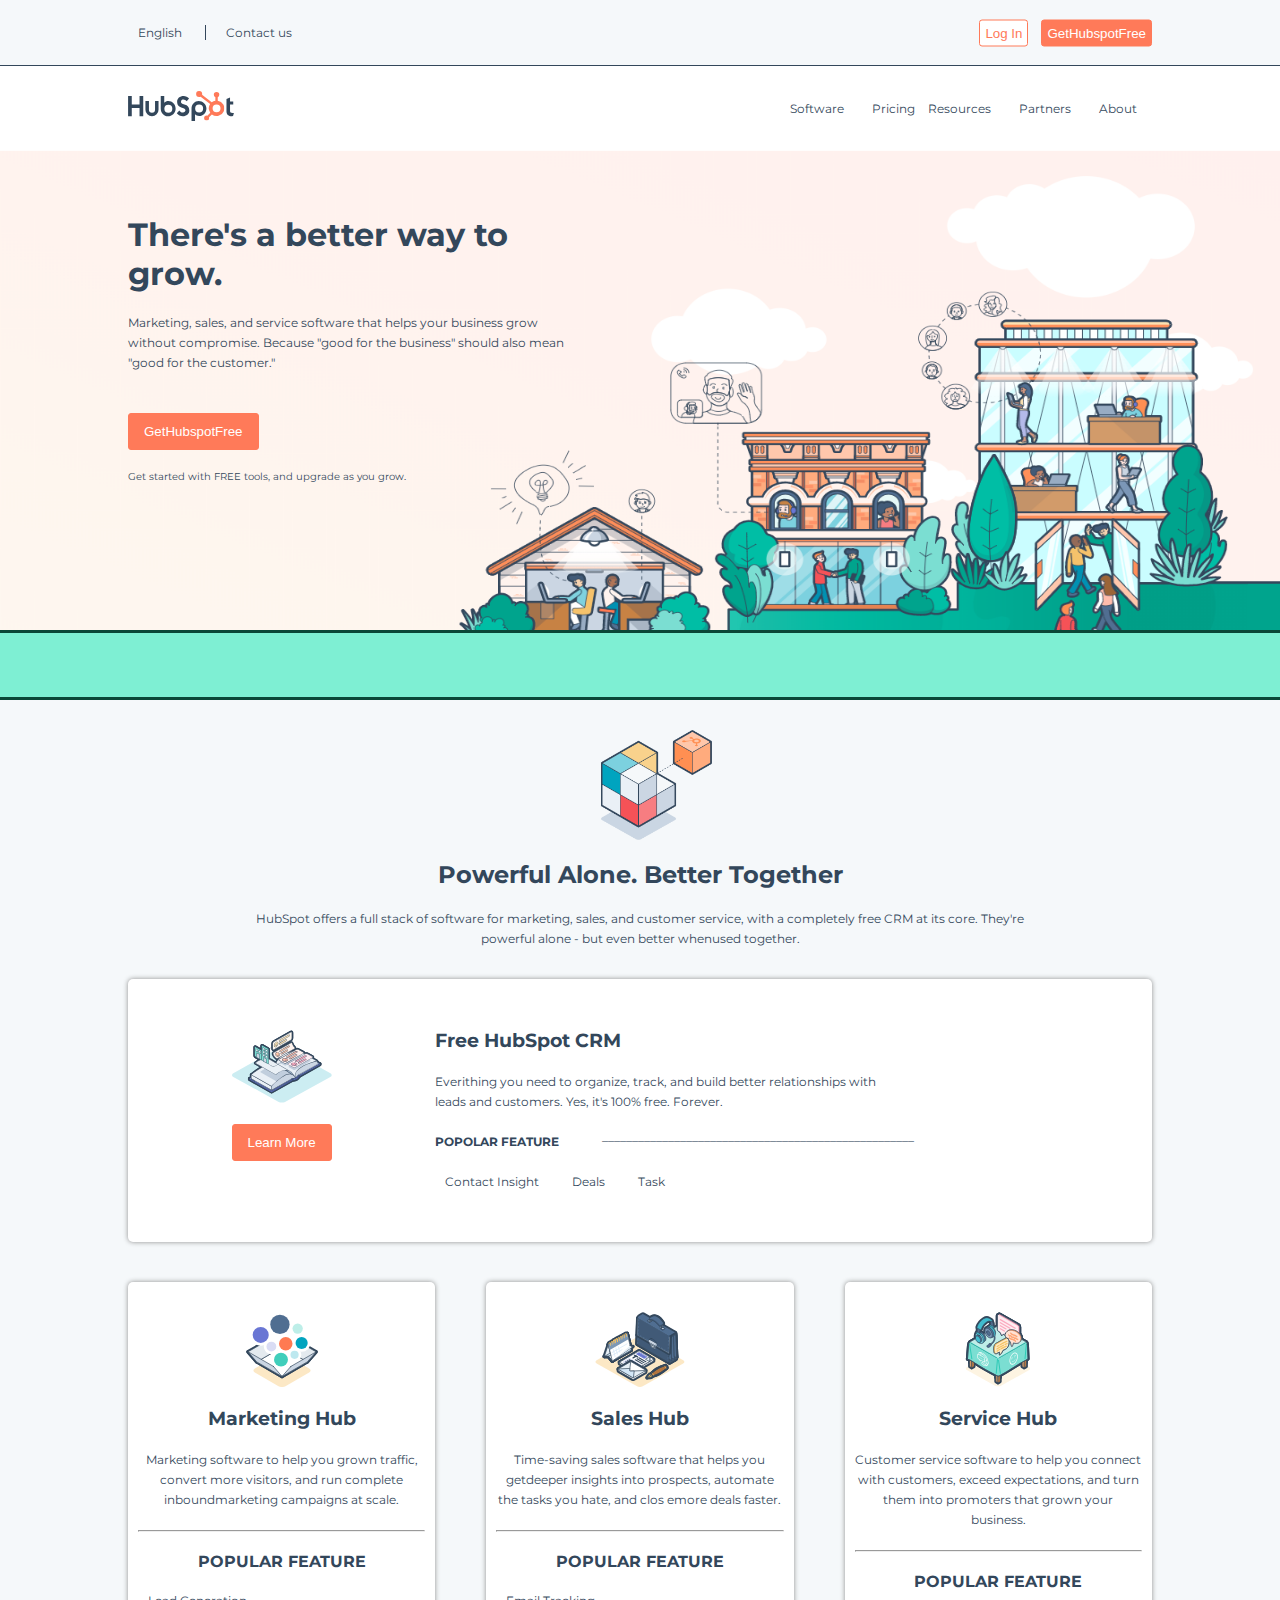
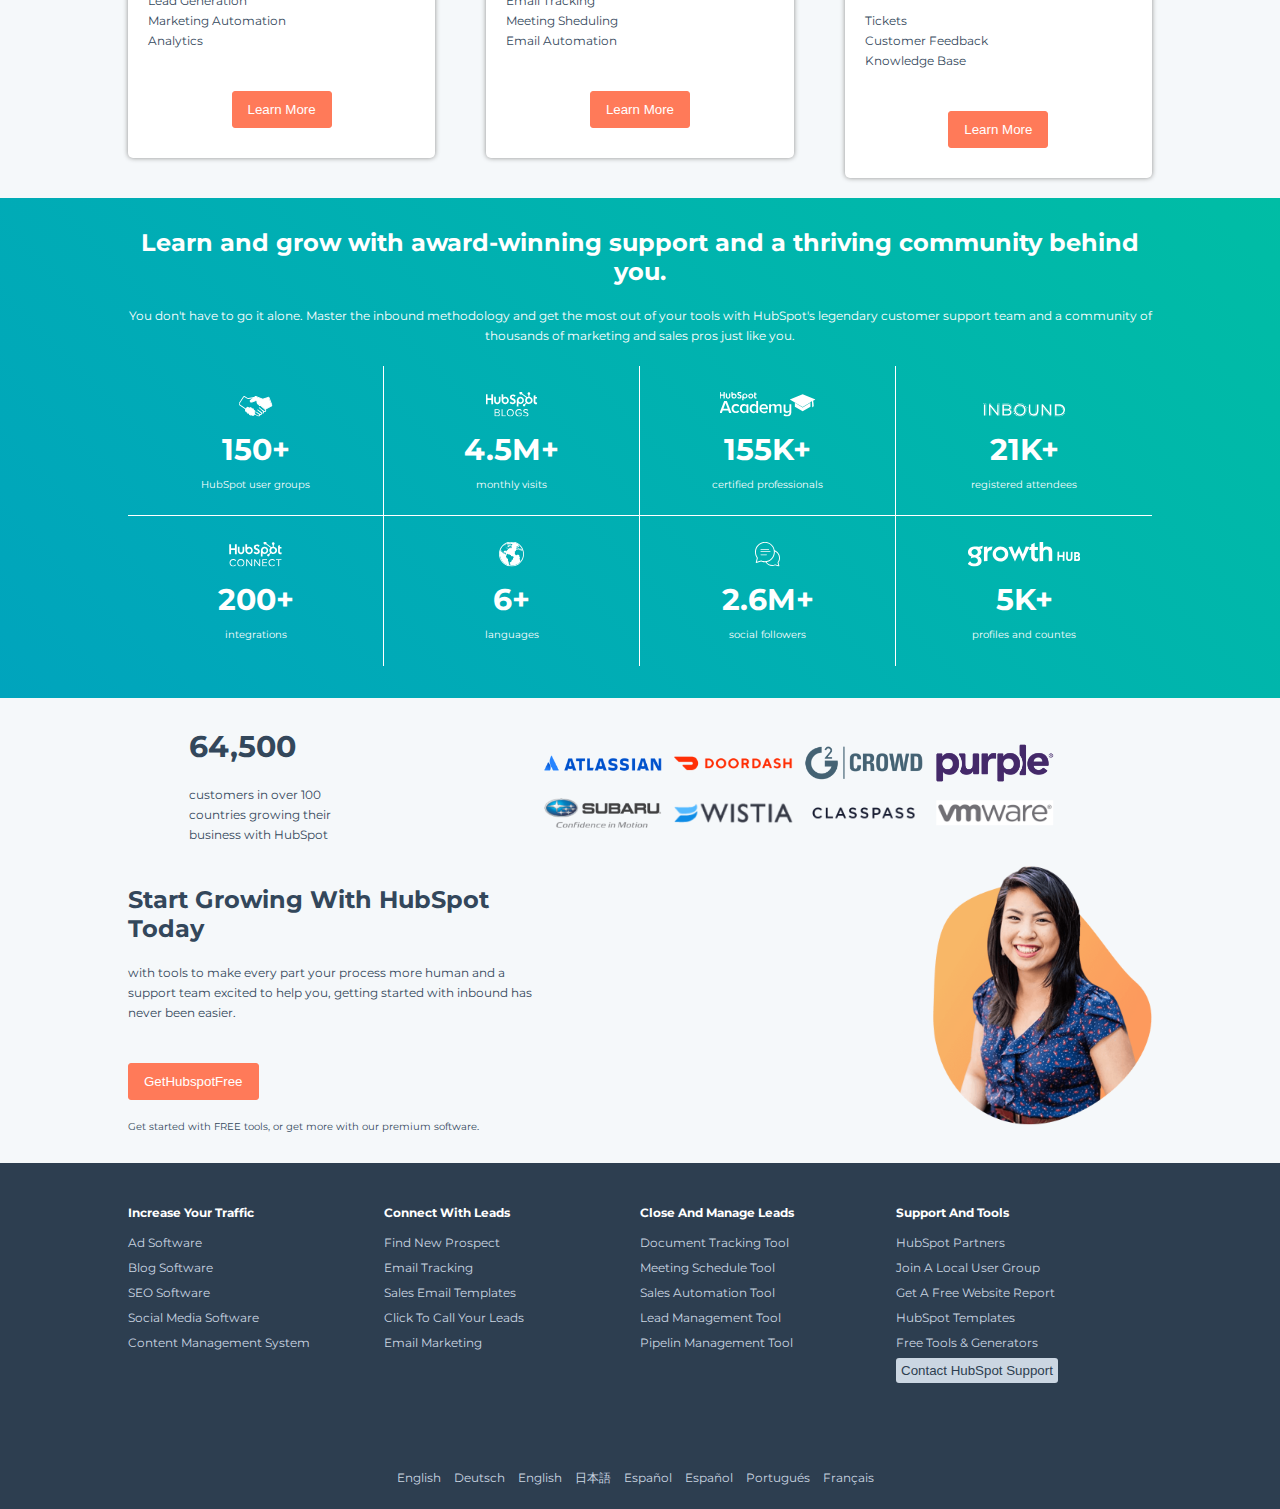
==== commit cdf8b20d: "language list" ====
--- a/index.html
+++ b/index.html
@@ -592,7 +592,8 @@
 
     <div id="footer-container" class="row padding-ten">
 
-      <div id="footer-nav">
+      <!-- quattro blocchi nav list -->
+      <div id="footer-nav" class="row">
 
         <div class="blocco-lista p-normal">
 
@@ -707,6 +708,7 @@
               <button type="button">contact hubSpot support</button>
             </li>
 
+            <!-- social nav -->
             <li>
               <ul id="social-nav-bar">
                 <li>
@@ -736,6 +738,43 @@
 
       </div>
 
+      <div id="language-list" class="p-normal">
+
+        <ul>
+          <li>
+            <a href="#">english</a>
+          </li>
+
+          <li>
+            <a href="#">deutsch</a>
+          </li>
+
+          <li>
+            <a href="#">english</a>
+          </li>
+
+          <li>
+            <a href="#">日本語</a>
+          </li>
+
+          <li>
+            <a href="#">español</a>
+          </li>
+
+          <li>
+            <a href="#">español</a>
+          </li>
+
+          <li>
+            <a href="#">portugués</a>
+          </li>
+
+          <li>
+            <a href="#">français</a>
+          </li>
+        </ul>
+      </div>
+
 
 
     </div>
--- a/css/main.css
+++ b/css/main.css
@@ -481,3 +481,16 @@
   display: inline-block;
   margin-right: 10px;
 }
+
+/* language list */
+#language-list {
+  width: 100%;
+  text-align: center;
+  margin-bottom: 20px;
+  border-bottom: solid 1px #2d3e50;
+}
+
+#language-list li {
+  display: inline-block;
+  margin-right: 10px;
+}
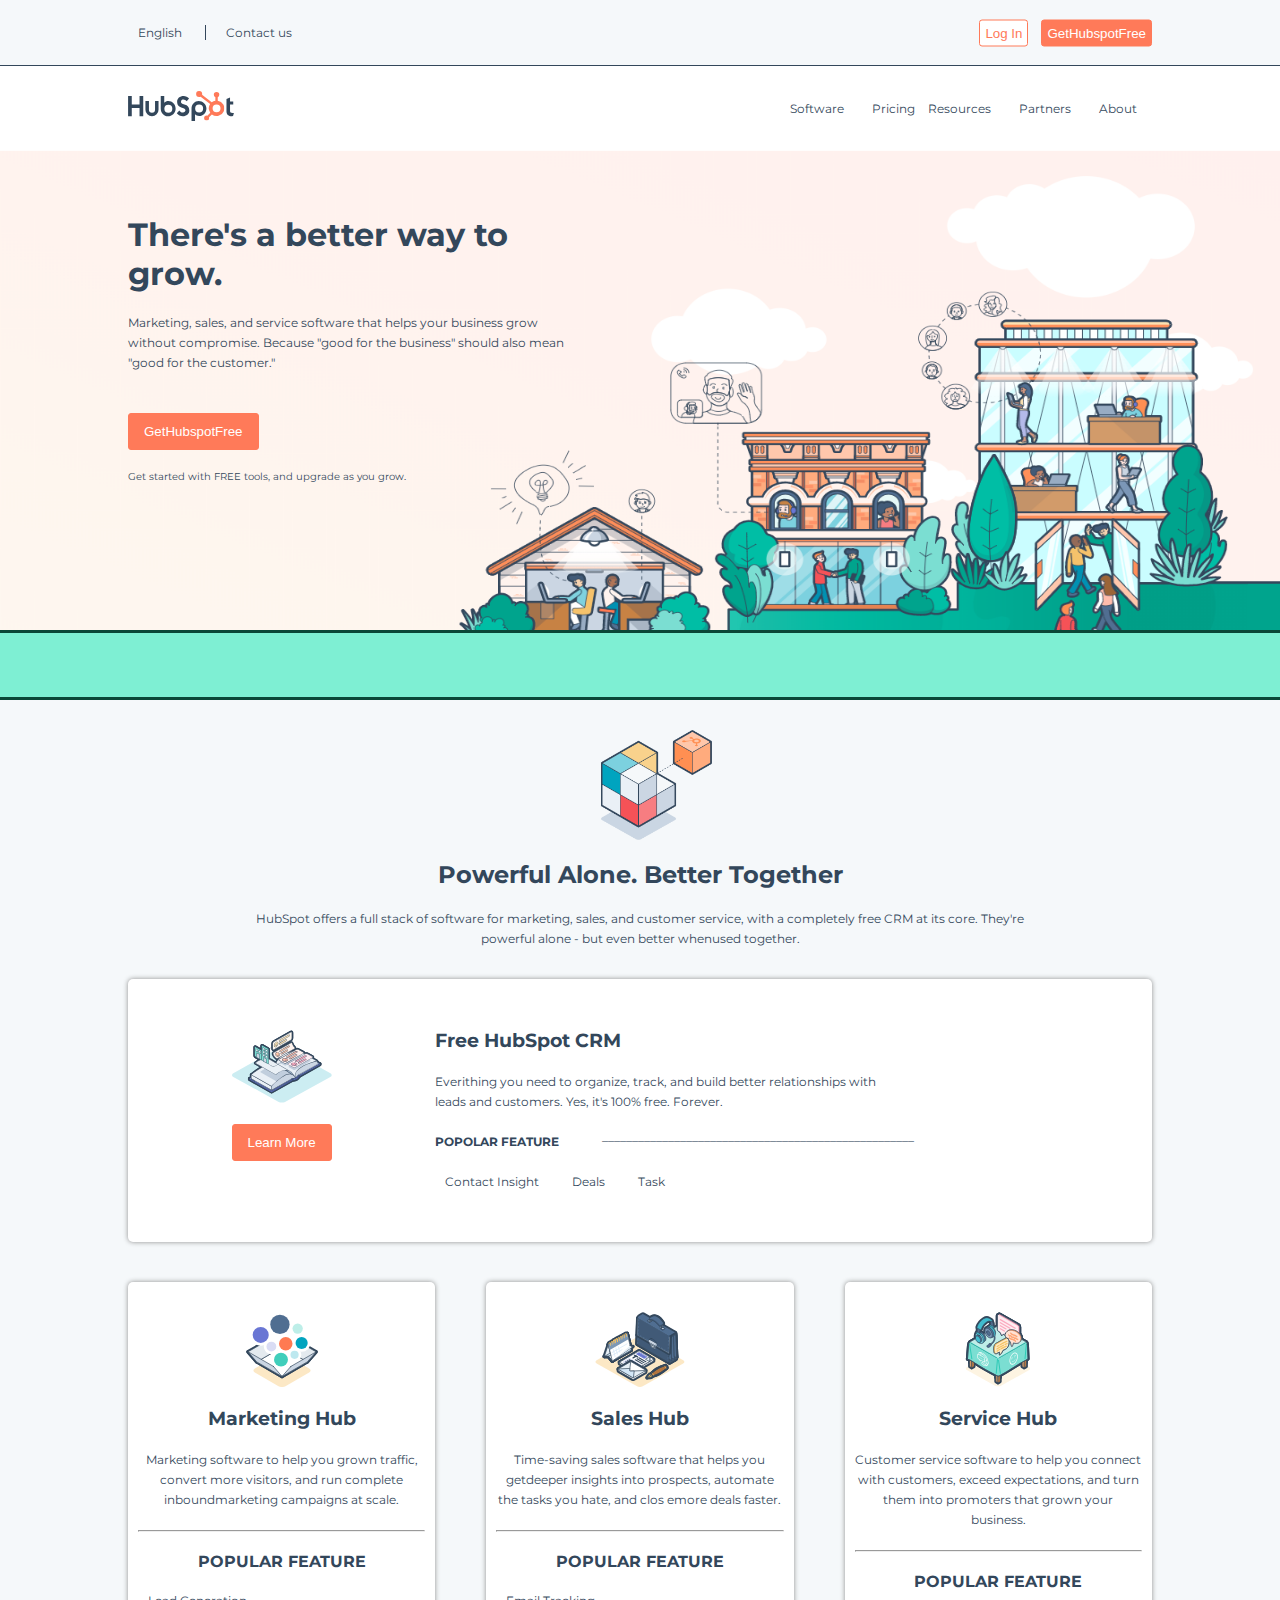
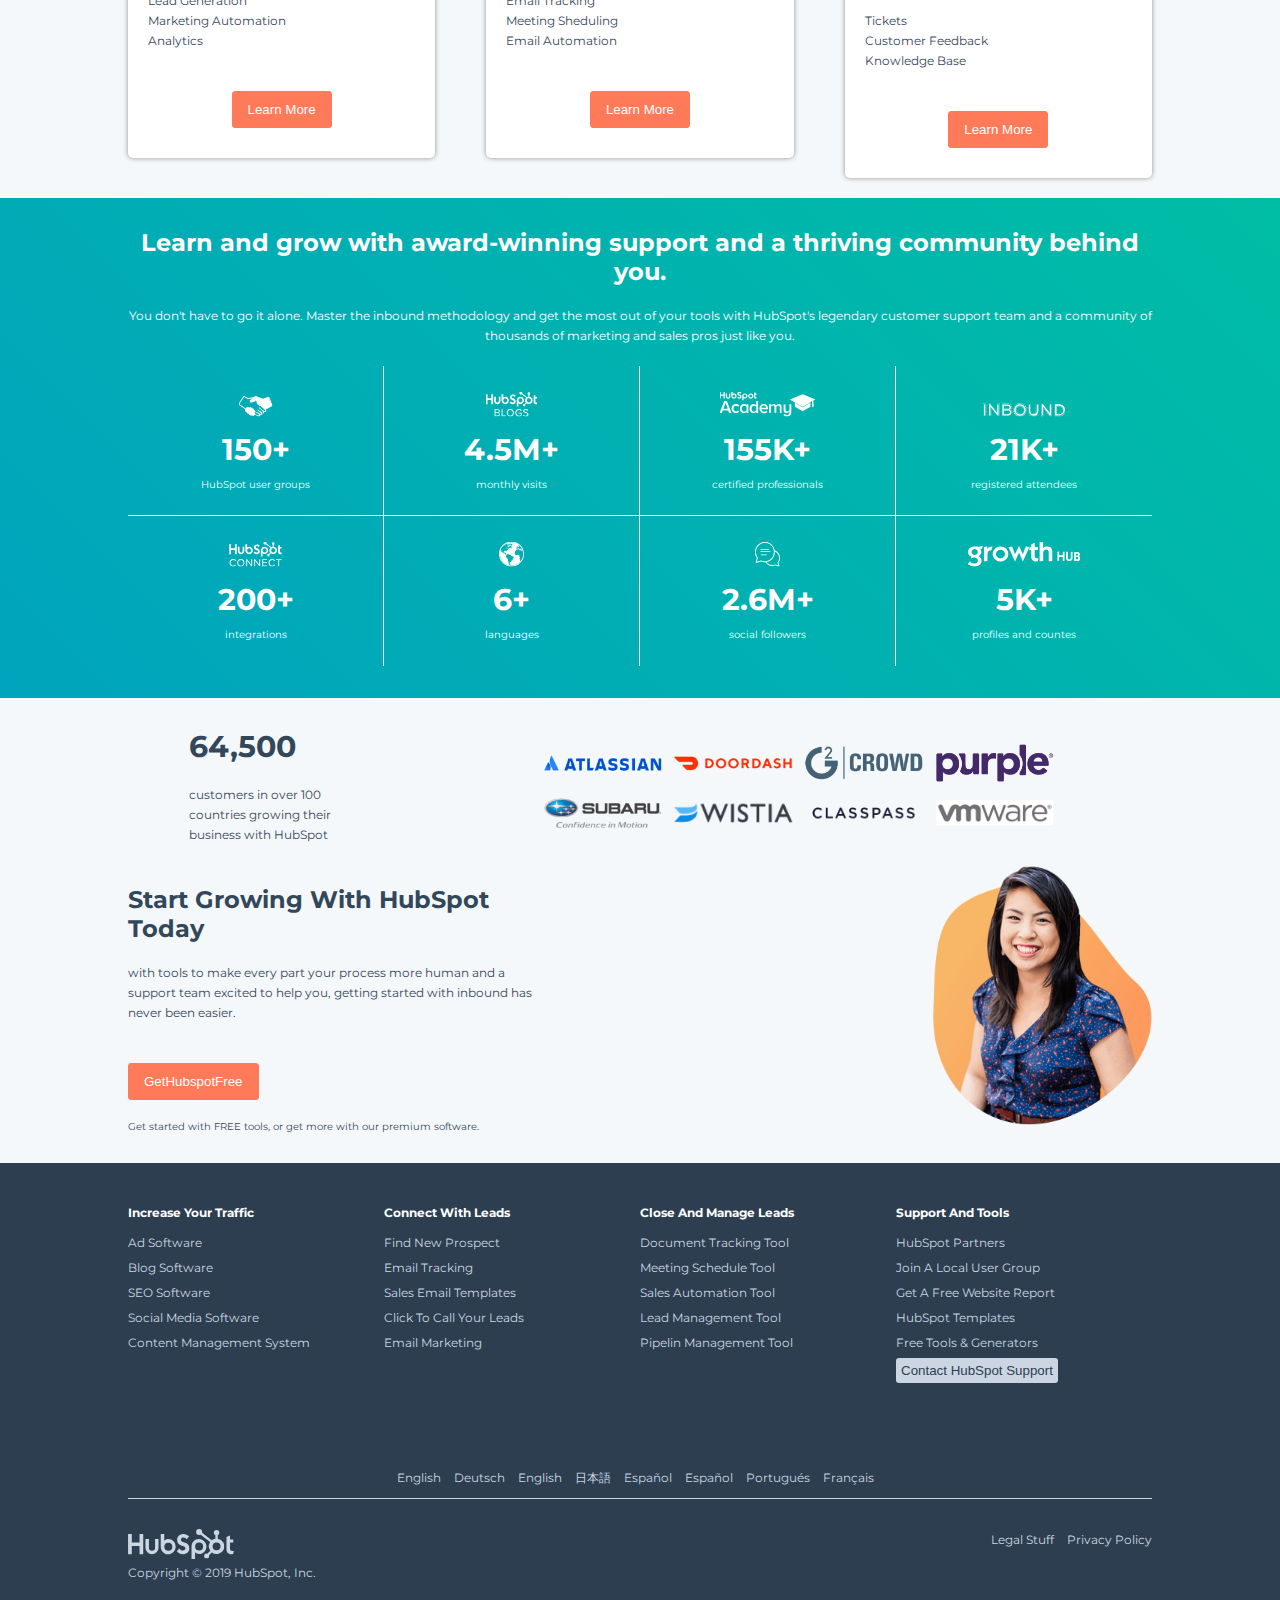
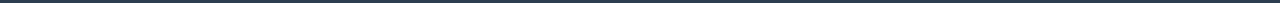
==== commit d74d7335: "footer" ====
--- a/index.html
+++ b/index.html
@@ -19,7 +19,9 @@
       <div id="lingua" class="in-bl">
 
         <span>
-          <i class="fas fa-globe-europe"></i><span>English</span><a href="#"><i class="fas fa-chevron-down"></i></a>
+          <a href="#">
+            <i class="fas fa-globe-europe"></i><span>English</span><i class="fas fa-chevron-down"></i>
+          </a>
         </span>
 
         <span>
@@ -775,8 +777,37 @@
         </ul>
       </div>
 
-
-
+      <div id="last-line" class="row">
+
+        <div id="logo-copyright">
+
+          <div id="footer-logo">
+
+            <a href="#">
+              <img src="img/logo_gray.svg" alt="logo hubspot">
+            </a>
+
+          </div>
+
+          <p class="p-normal">
+            Copyright &#169; 2019 HubSpot, Inc.
+          </p>
+
+        </div>
+
+        <div id="privacy">
+
+          <span>
+            <a href="#">Legal Stuff</a>
+          </span>
+
+          <span>
+            <a href="#">Privacy Policy</a>
+          </span>
+
+        </div>
+
+      </div>
     </div>
 
   </footer>
--- a/css/main.css
+++ b/css/main.css
@@ -486,11 +486,33 @@
 #language-list {
   width: 100%;
   text-align: center;
-  margin-bottom: 20px;
-  border-bottom: solid 1px #2d3e50;
+  padding-bottom: 10px;
+  border-bottom: solid 1px #cbd6e2;
 }
 
 #language-list li {
   display: inline-block;
   margin-right: 10px;
 }
+
+/* last line */
+#last-line {
+  margin-top: 30px;
+}
+
+#logo-copyright {
+  float: left;
+}
+
+#logo-copyright p {
+  margin-top: 0;
+}
+
+#privacy {
+  float: right;
+}
+
+#privacy span {
+  font-size: 12px;
+  margin-left: 10px;
+}
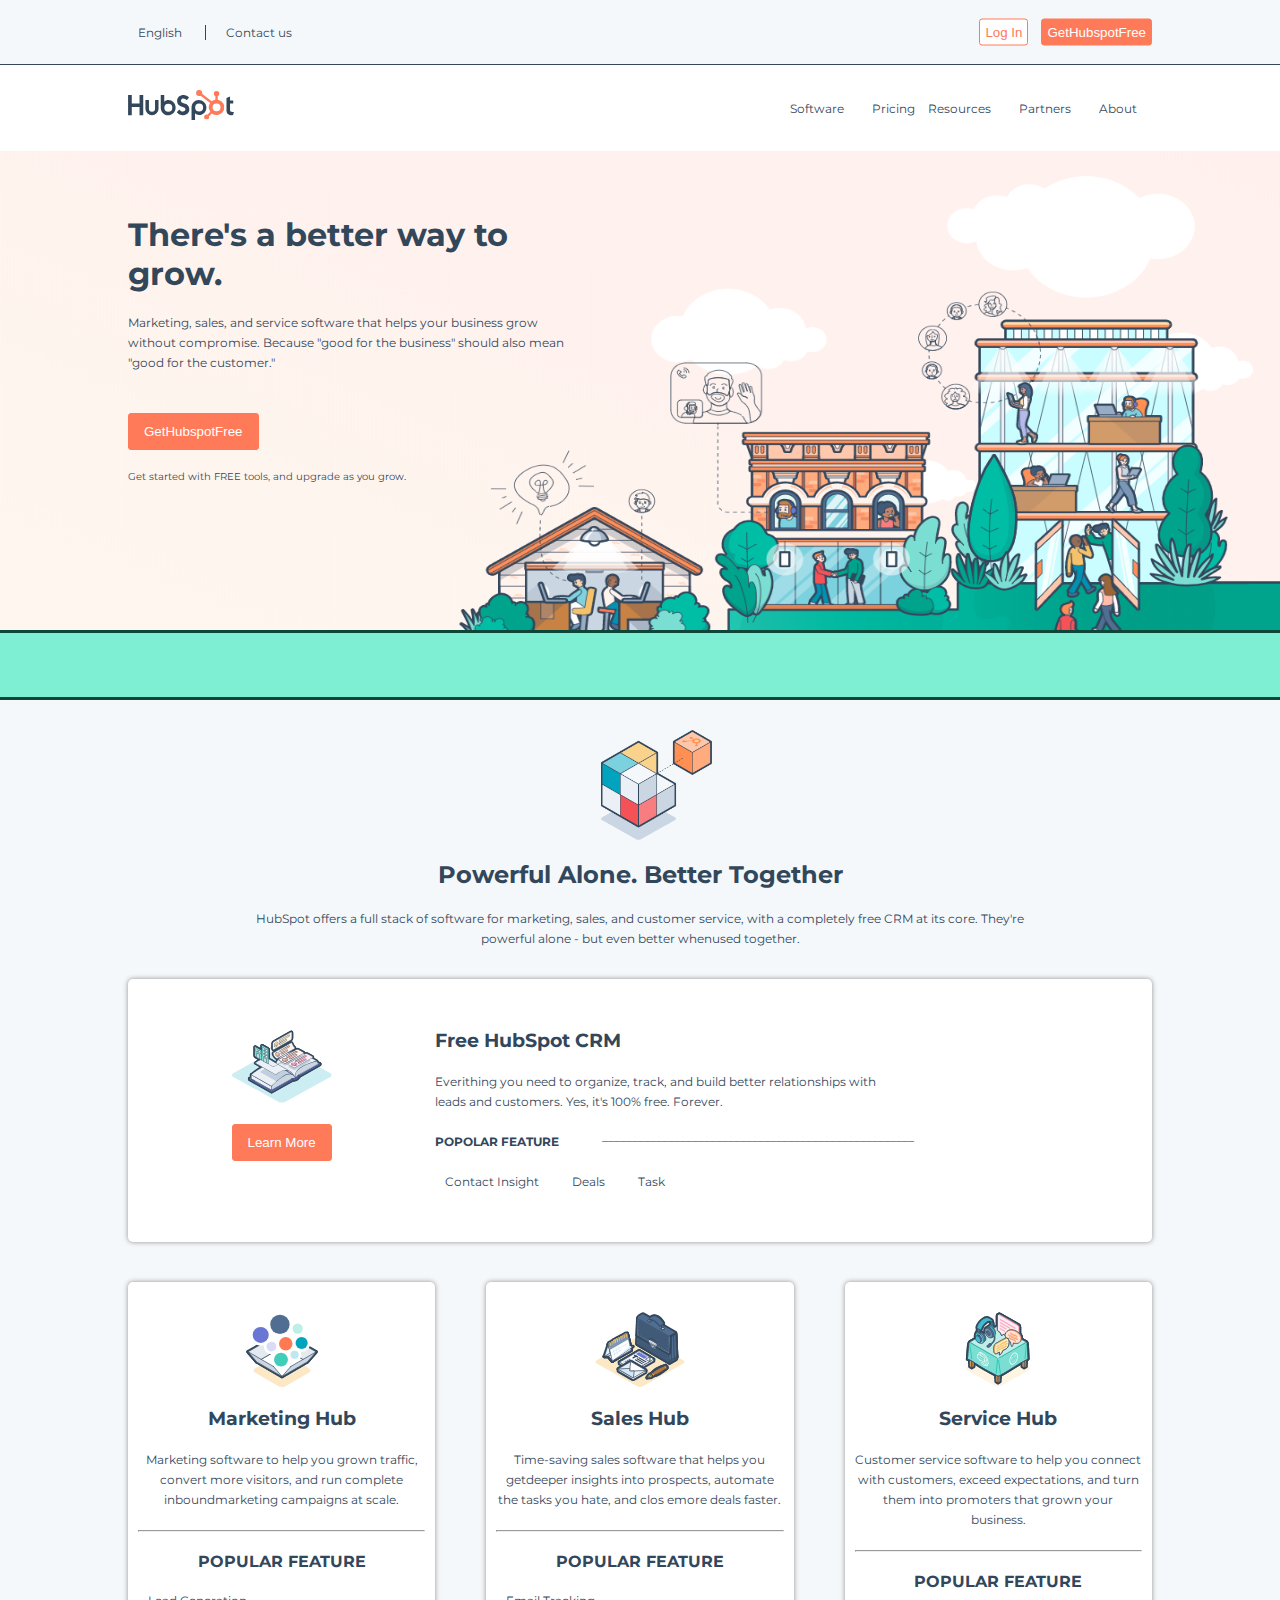
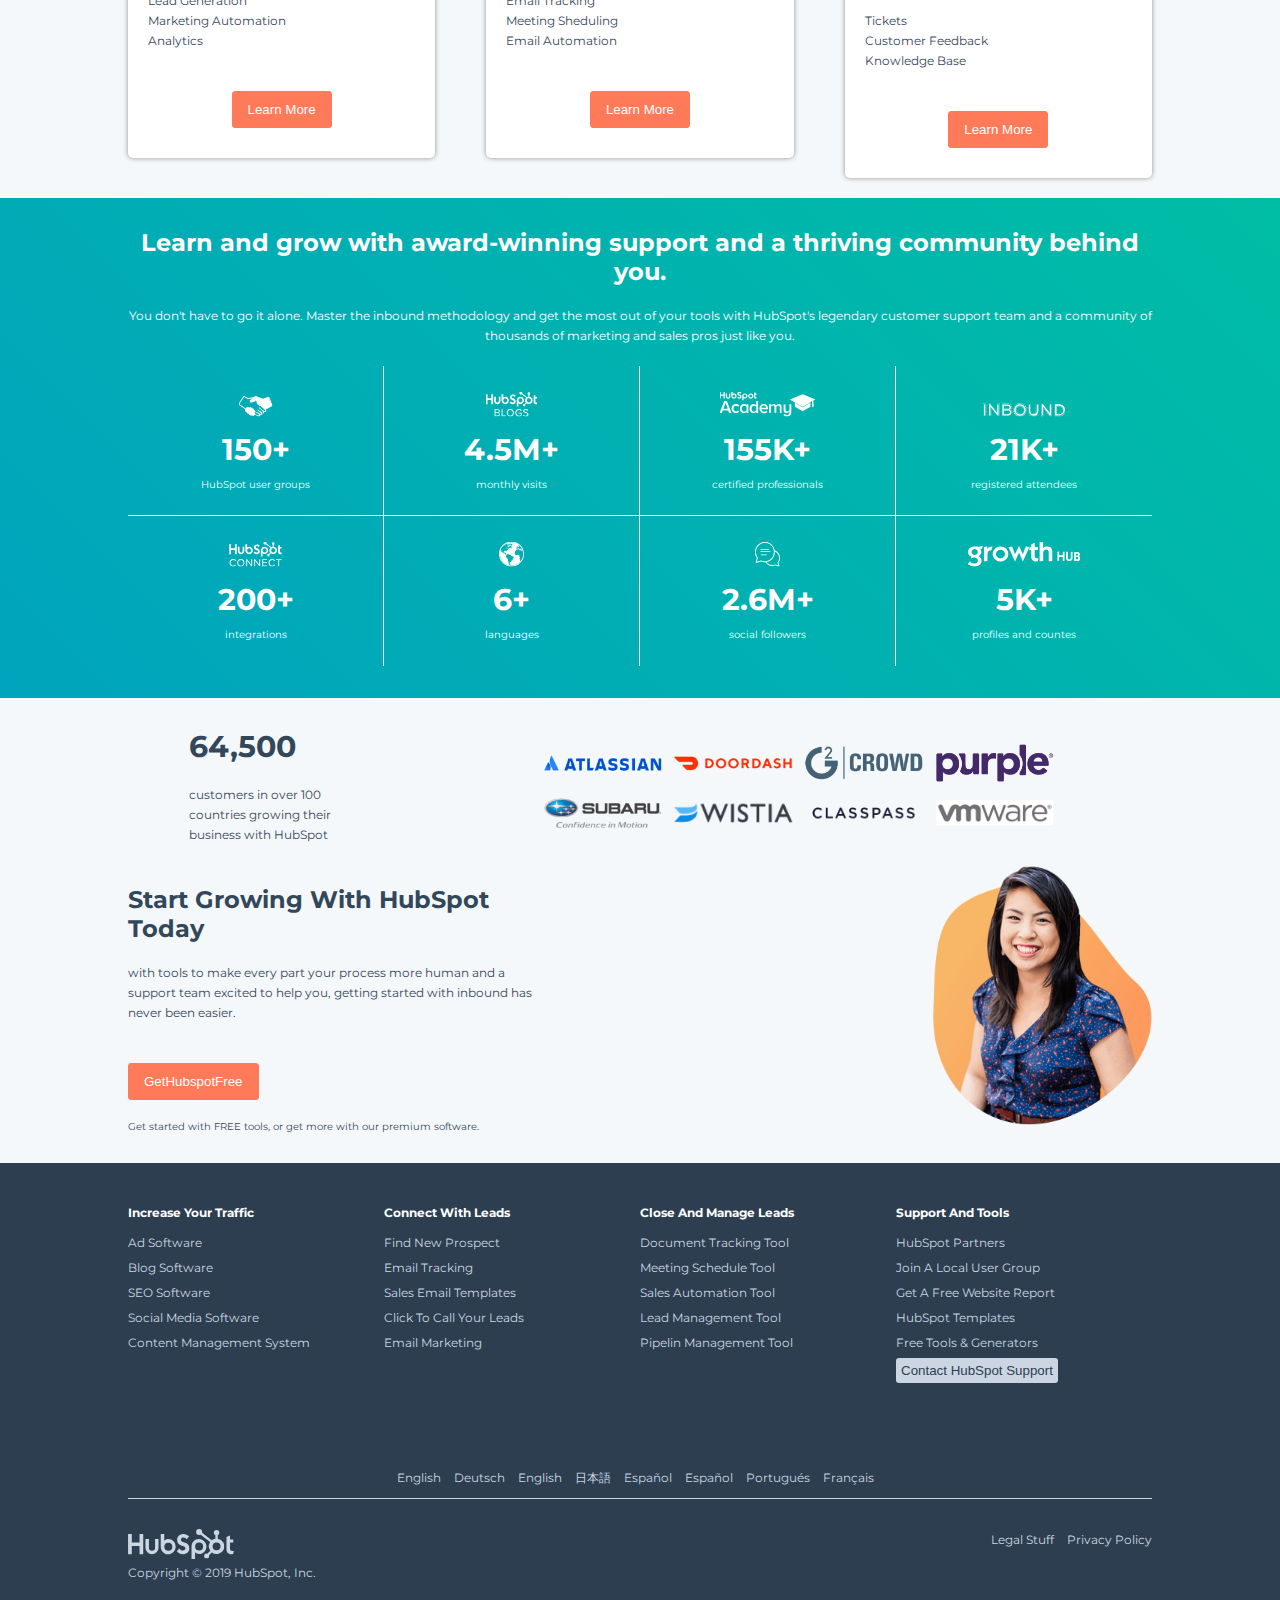
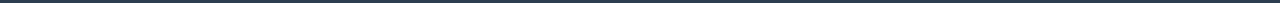
==== commit dddd2652: "link:hover e button:hover" ====
--- a/index.html
+++ b/index.html
@@ -13,69 +13,75 @@
   <!-- HEADER -->
   <header>
 
-    <!-- top-top-bar -->
-    <div class="top-top-bar padding-ten">
-
-      <div id="lingua" class="in-bl">
+    <!-- parte alta header fixed -->
+    <div id="top-bar-fixed">
+
+      <!-- top-top-bar -->
+      <div class="top-top-bar padding-ten">
+
+        <div id="lingua" class="in-bl">
+
+          <span>
+            <a href="#">
+              <i class="fas fa-globe-europe"></i><span>English</span><i class="fas fa-chevron-down"></i>
+            </a>
+          </span>
+
+          <span>
+            <span><a href="#">Contact us</a></span>
+          </span>
+
+        </div>
+
+        <div id="log" class="in-bl">
+
+          <span><a href="#"><i class="fas fa-search"></i></a></span>
+          <span><button id="login" type="button">Log in</button></span>
+          <span><button type="button">GetHubspotFree</button></span>
+
+        </div>
+
+      </div>
+
+      <!-- header-nav-bar -->
+      <nav class="padding-ten">
 
         <span>
-          <a href="#">
-            <i class="fas fa-globe-europe"></i><span>English</span><i class="fas fa-chevron-down"></i>
-          </a>
+          <a title="Vai alla Home" href="#"><img src="img/logo.svg" alt="logo hubspot"></a>
         </span>
 
-        <span>
-          <span><a href="#">Contact us</a></span>
-        </span>
-
-      </div>
-
-      <div id="log" class="in-bl">
-
-        <span><a href="#"><i class="fas fa-search"></i></a></span>
-        <span><button id="login" type="button">Log in</button></span>
-        <span><button type="button">GetHubspotFree</button></span>
-
-      </div>
+        <div id="header-nav-bar" class="in-bl">
+
+          <ul>
+
+            <li>
+              <a href="#">Software <span><i class="fas fa-chevron-down"></i></span></a>
+            </li>
+
+            <li>
+              <a href="#">Pricing</a>
+            </li>
+
+            <li>
+              <a href="#">Resources <span><i class="fas fa-chevron-down"></i></span></a>
+            </li>
+
+            <li>
+              <a href="#">Partners <span><i class="fas fa-chevron-down"></i></span></a>
+            </li>
+
+            <li>
+              <a href="#">About <span><i class="fas fa-chevron-down"></i></span></a>
+            </li>
+
+          </ul>
+
+        </div>
+
+      </nav>
 
     </div>
-
-    <!-- header-nav-bar -->
-    <nav class="padding-ten">
-
-      <span>
-        <a title="Vai alla Home" href="#"><img src="img/logo.svg" alt="logo hubspot"></a>
-      </span>
-
-      <div id="header-nav-bar" class="in-bl">
-
-        <ul>
-
-          <li>
-            <a href="#">Software <span><i class="fas fa-chevron-down"></i></span></a>
-          </li>
-
-          <li>
-            <a href="#">Pricing</a>
-          </li>
-
-          <li>
-            <a href="#">Resources <span><i class="fas fa-chevron-down"></i></span></a>
-          </li>
-
-          <li>
-            <a href="#">Partners <span><i class="fas fa-chevron-down"></i></span></a>
-          </li>
-
-          <li>
-            <a href="#">About <span><i class="fas fa-chevron-down"></i></span></a>
-          </li>
-
-        </ul>
-
-      </div>
-
-    </nav>
+    <!-- fine fixed -->
 
     <!-- jumbotron -->
     <div class="jumbotron-container">
@@ -509,19 +515,27 @@
             <div id="loghi-prima-riga" class="row">
 
               <div class="cella-logo">
-                <img src="img/atlassian.png" alt="atlassian logo">
+                <a href="#">
+                  <img src="img/atlassian.png" alt="atlassian logo">
+                </a>
               </div>
 
               <div class="cella-logo">
-                <img src="img/doordash.png" alt="doordash logo">
+                <a href="#">
+                  <img src="img/doordash.png" alt="doordash logo">
+                </a>
               </div>
 
               <div class="cella-logo">
-                <img src="img/g2crowd.png" alt="g2crowd logo">
+                <a href="#">
+                  <img src="img/g2crowd.png" alt="g2crowd logo">
+                </a>
               </div>
 
               <div class="cella-logo">
-                <img src="img/purple.png" alt="purple logo">
+                <a href="#">
+                  <img src="img/purple.png" alt="purple logo">
+                </a>
               </div>
 
             </div>
@@ -529,19 +543,27 @@
             <div id="loghi-seconda-riga" class="row">
 
               <div class="cella-logo">
-                <img src="img/subaru.png" alt="subaru logo">
+                <a href="#">
+                  <img src="img/subaru.png" alt="subaru logo">
+                </a>
               </div>
 
               <div class="cella-logo">
-                <img src="img/wistia.png" alt="wistia logo">
+                <a href="#">
+                  <img src="img/wistia.png" alt="wistia logo">
+                </a>
               </div>
 
               <div class="cella-logo">
-                <img src="img/classpass.png" alt="classpass logo">
+                <a href="#">
+                  <img src="img/classpass.png" alt="classpass logo">
+                </a>
               </div>
 
               <div class="cella-logo">
-                <img src="img/vmware.png" alt="vmware logo">
+                <a href="#">
+                  <img src="img/vmware.png" alt="vmware logo">
+                </a>
               </div>
 
             </div>
--- a/css/main.css
+++ b/css/main.css
@@ -34,6 +34,11 @@
 a {
   text-decoration: none;
   color: inherit;
+}
+
+a:hover {
+  color: #007a8c;
+  text-decoration: underline;
 }
 
 button {
@@ -52,6 +57,11 @@
   margin-bottom: 20px;
 }
 
+button:hover {
+  opacity: 0.6;
+  transition: 0.3s;
+}
+
 h2, h3 {
   text-transform: capitalize;
   margin-top: 20px;
@@ -93,8 +103,16 @@
 /* HEADER */
 
 /* top-top-bar */
+#top-bar-fixed {
+  width: 100%;
+  position: fixed;
+  top: 0;
+  z-index: 999;
+}
+
 .top-top-bar {
   width: 100%;
+  height: 65px;
   padding-top: 25px;
   padding-bottom: 25px;
   border-bottom: solid 1px #33475b;
@@ -115,8 +133,8 @@
   border-right: solid 1px #33475b;
 }
 
-#lingua >span:last-child {
-  padding-left: 20px;
+#lingua > span:last-child {
+  margin-left: 20px;
 }
 
 #log {
@@ -138,6 +156,7 @@
 
 /* nav bar */
 nav {
+  height: 85px;
   padding-top: 25px;
   padding-bottom: 25px;
   /* debug */
@@ -169,6 +188,7 @@
 }
 
 #jumbotron {
+  margin-top: 150px;
   width: 100%;
   height: 550px;
   background-image: url(../img/jumbotron.png);
@@ -416,7 +436,7 @@
   position: relative;
 }
 
-.cella-logo > img {
+.cella-logo img {
   width: 90%;
   position:absolute;
   top: 50%;
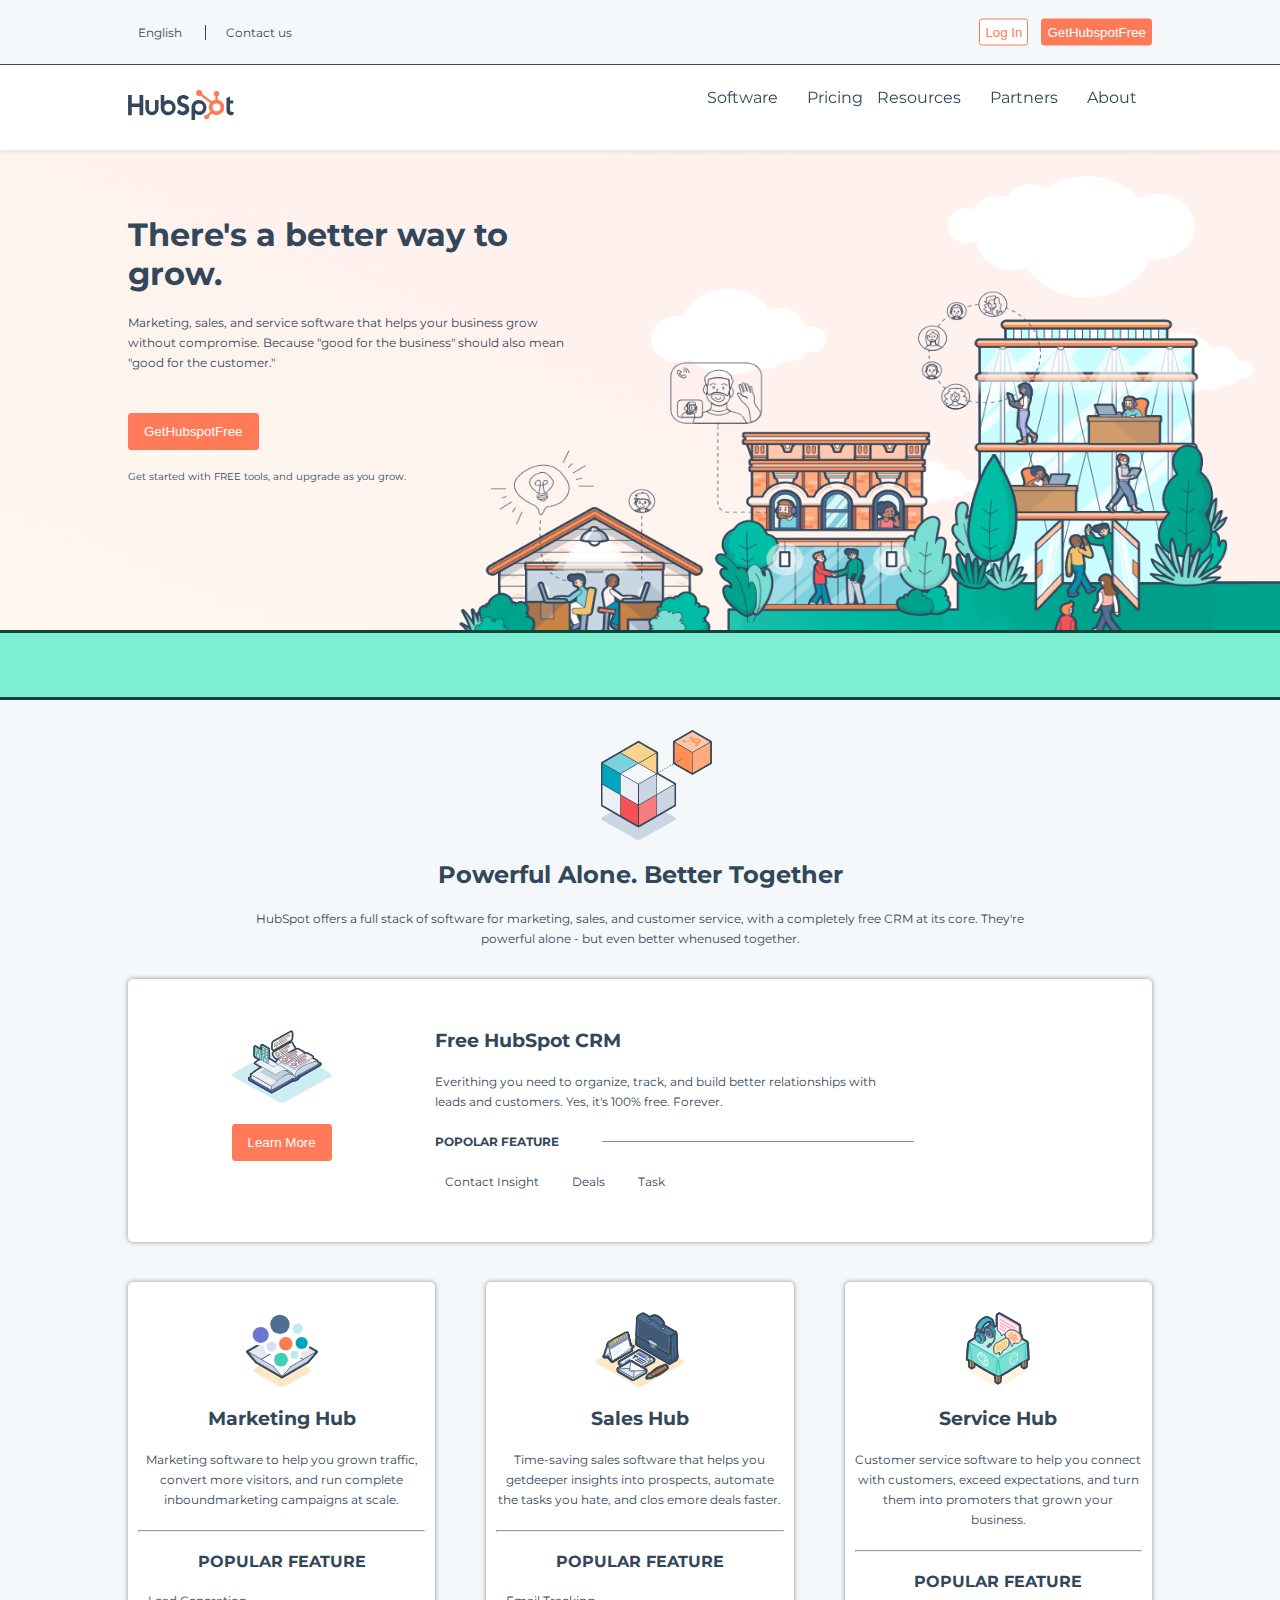
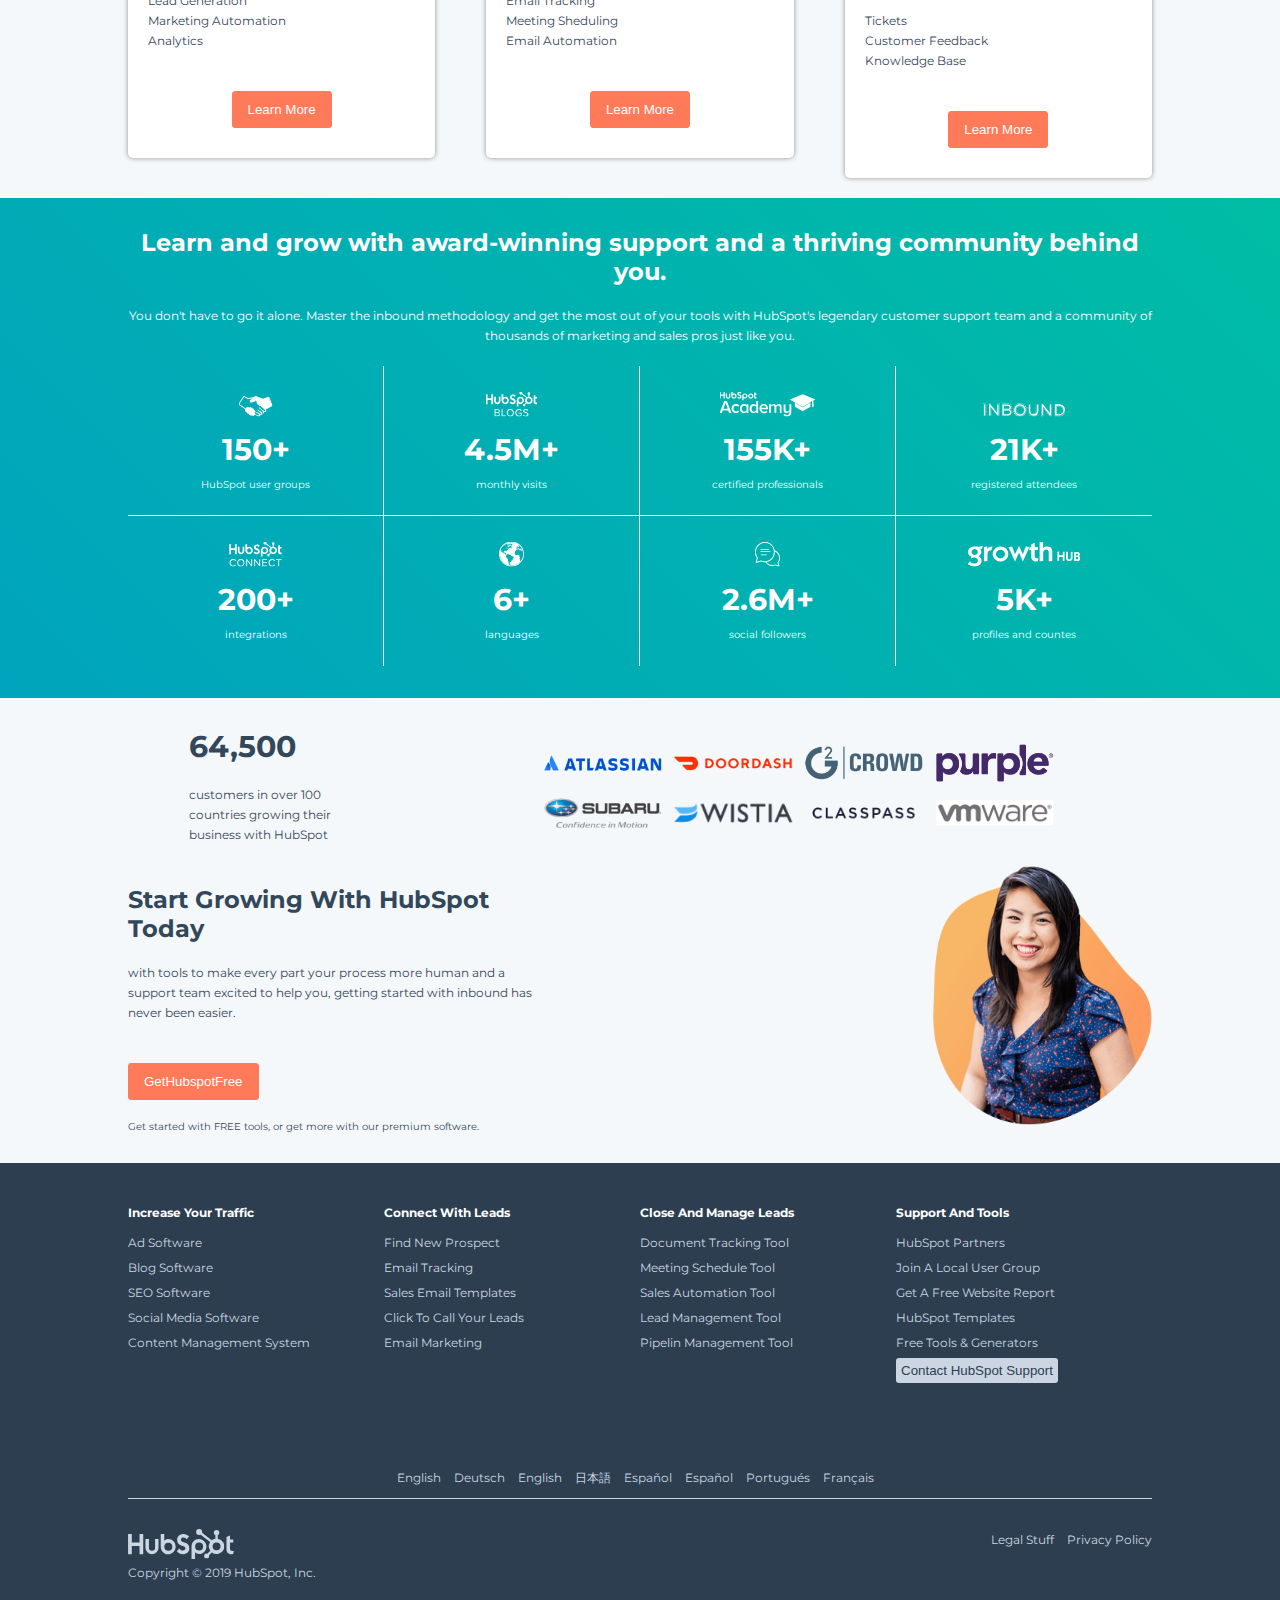
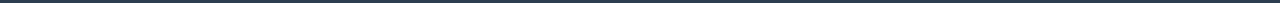
==== commit 0317c046: "upgrade" ====
--- a/index.html
+++ b/index.html
@@ -35,9 +35,15 @@
 
         <div id="log" class="in-bl">
 
-          <span><a href="#"><i class="fas fa-search"></i></a></span>
-          <span><button id="login" type="button">Log in</button></span>
-          <span><button type="button">GetHubspotFree</button></span>
+          <span>
+            <a href="#"><i class="fas fa-search"></i></a>
+          </span>
+          <span>
+            <button id="login" type="button">Log in</button>
+          </span>
+          <span>
+            <button type="button">GetHubspotFree</button>
+          </span>
 
         </div>
 
@@ -127,6 +133,7 @@
         <p class="p-normal">
           HubSpot offers a full stack of software for marketing, sales, and customer service, with a completely free CRM at its core. They're powerful alone - but even better whenused together.
         </p>
+
       </div>
 
     </section>
@@ -500,9 +507,11 @@
             </div>
 
             <div class="p-normal">
+
               <span>
                 customers in over 100 countries growing their business with HubSpot
               </span>
+
             </div>
 
           </div>
@@ -515,27 +524,35 @@
             <div id="loghi-prima-riga" class="row">
 
               <div class="cella-logo">
+
                 <a href="#">
                   <img src="img/atlassian.png" alt="atlassian logo">
                 </a>
+
               </div>
 
               <div class="cella-logo">
+
                 <a href="#">
                   <img src="img/doordash.png" alt="doordash logo">
                 </a>
+
               </div>
 
               <div class="cella-logo">
+
                 <a href="#">
                   <img src="img/g2crowd.png" alt="g2crowd logo">
                 </a>
+
               </div>
 
               <div class="cella-logo">
+
                 <a href="#">
                   <img src="img/purple.png" alt="purple logo">
                 </a>
+
               </div>
 
             </div>
@@ -543,27 +560,35 @@
             <div id="loghi-seconda-riga" class="row">
 
               <div class="cella-logo">
+
                 <a href="#">
                   <img src="img/subaru.png" alt="subaru logo">
                 </a>
+
               </div>
 
               <div class="cella-logo">
+
                 <a href="#">
                   <img src="img/wistia.png" alt="wistia logo">
                 </a>
+
               </div>
 
               <div class="cella-logo">
+
                 <a href="#">
                   <img src="img/classpass.png" alt="classpass logo">
                 </a>
+
               </div>
 
               <div class="cella-logo">
+
                 <a href="#">
                   <img src="img/vmware.png" alt="vmware logo">
                 </a>
+
               </div>
 
             </div>
@@ -734,7 +759,9 @@
 
             <!-- social nav -->
             <li>
+
               <ul id="social-nav-bar">
+
                 <li>
                   <a href="#"><i class="fab fa-facebook-f"></i></a>
                 </li>
@@ -754,8 +781,11 @@
                 <li>
                   <a href="#"><i class="fab fa-linkedin-in"></i></a>
                 </li>
+
               </ul>
-            </li>
+
+            </li>
+
           </ul>
 
         </div>
@@ -765,6 +795,7 @@
       <div id="language-list" class="p-normal">
 
         <ul>
+
           <li>
             <a href="#">english</a>
           </li>
@@ -796,7 +827,9 @@
           <li>
             <a href="#">français</a>
           </li>
+
         </ul>
+        
       </div>
 
       <div id="last-line" class="row">
--- a/css/main.css
+++ b/css/main.css
@@ -105,6 +105,8 @@
 /* top-top-bar */
 #top-bar-fixed {
   width: 100%;
+  min-width: 1025px;
+  max-width: 1280px;
   position: fixed;
   top: 0;
   z-index: 999;
@@ -158,20 +160,37 @@
 nav {
   height: 85px;
   padding-top: 25px;
-  padding-bottom: 25px;
-  /* debug */
-  position: relative;
+  /* padding-bottom: 25px; */
+  /* debug */
+  /* position: relative; */
   background-color: white;
+  box-shadow: 0 2px 4px rgba(45,62,80,0.12);
 }
 
 #header-nav-bar {
+  position: relative;
+  top: 0;
+  right: 0;
+  /* transform: translateY(-50%); */
+  line-height: 100%;
+}
+
+#header-logo {
+  float: left;
+}
+
+#header-nav-bar {
+  float: right;
+}
+
+/* #header-nav-bar {
   position: absolute;
   top: 50%;
   right: 0;
   transform: translateY(-50%);
   margin-right: 10%;
   font-size: 12px;
-}
+} */
 
 nav li {
   display: inline-block;
